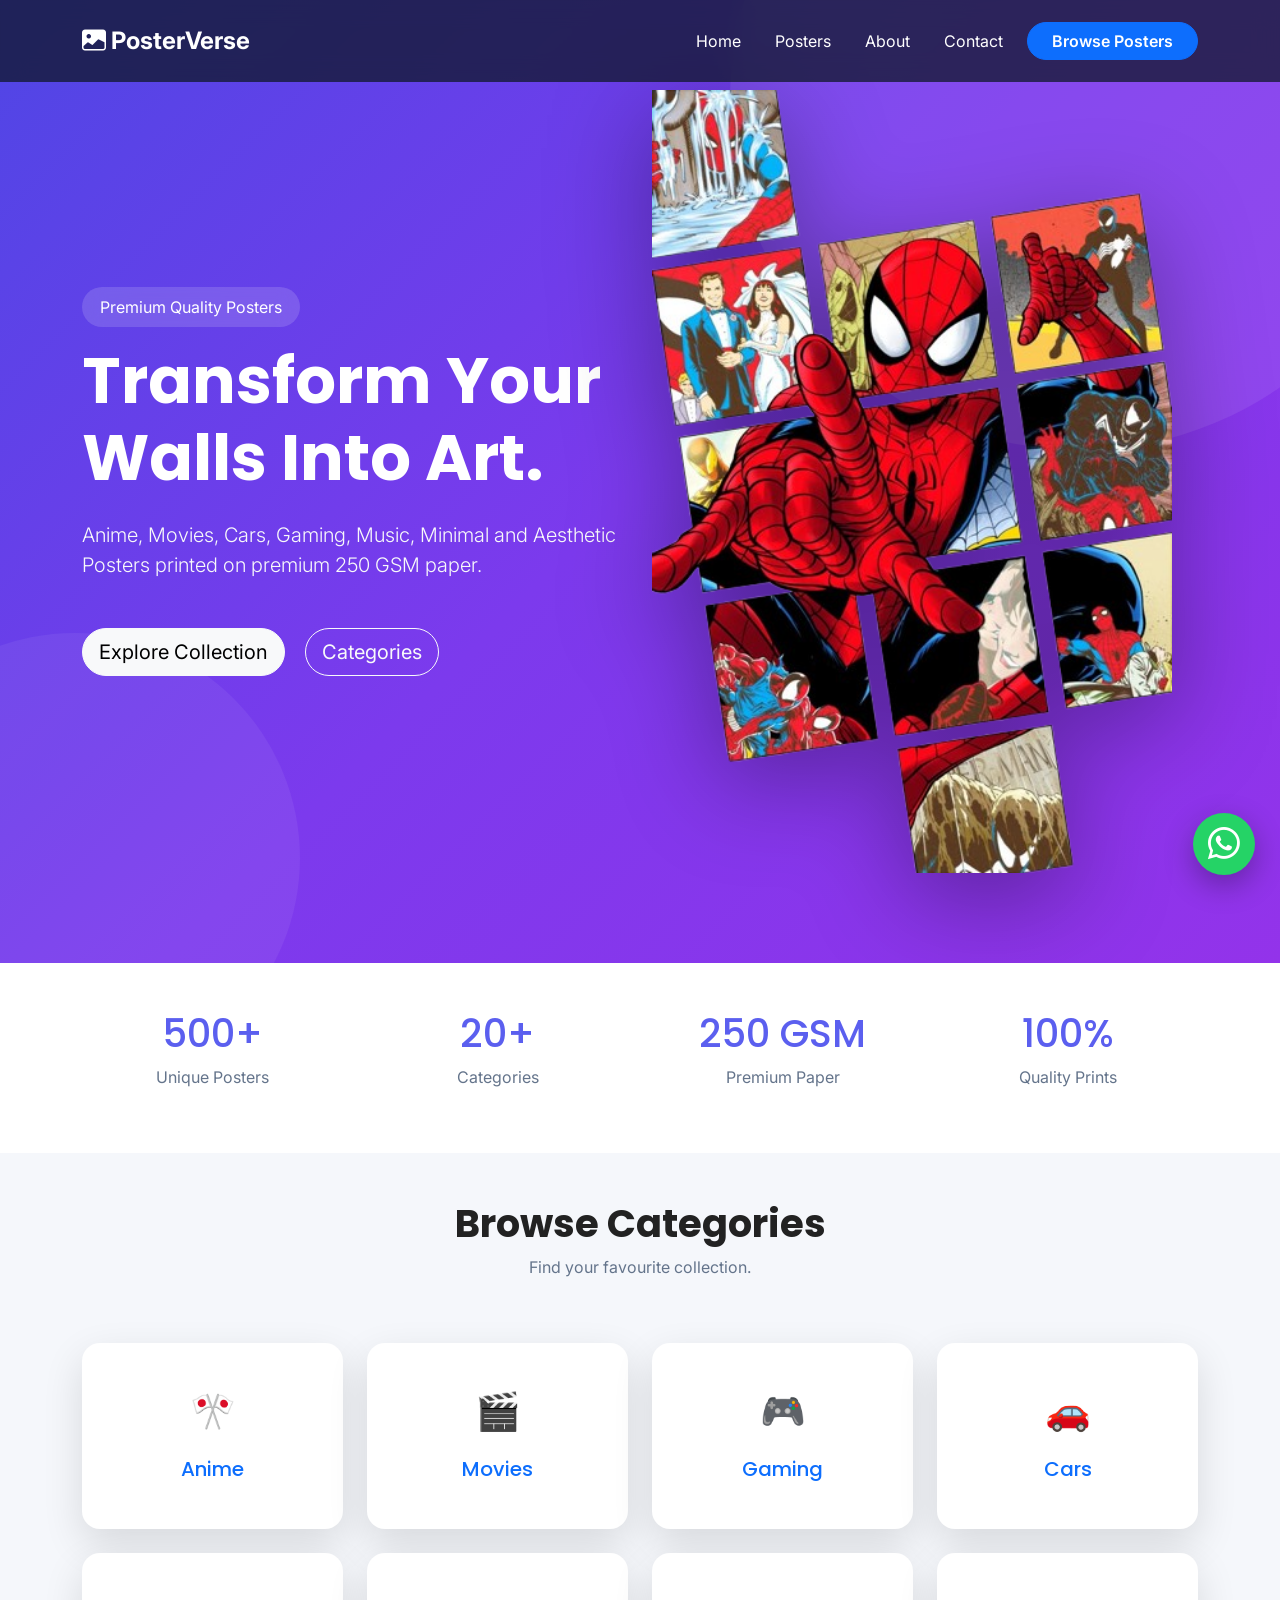
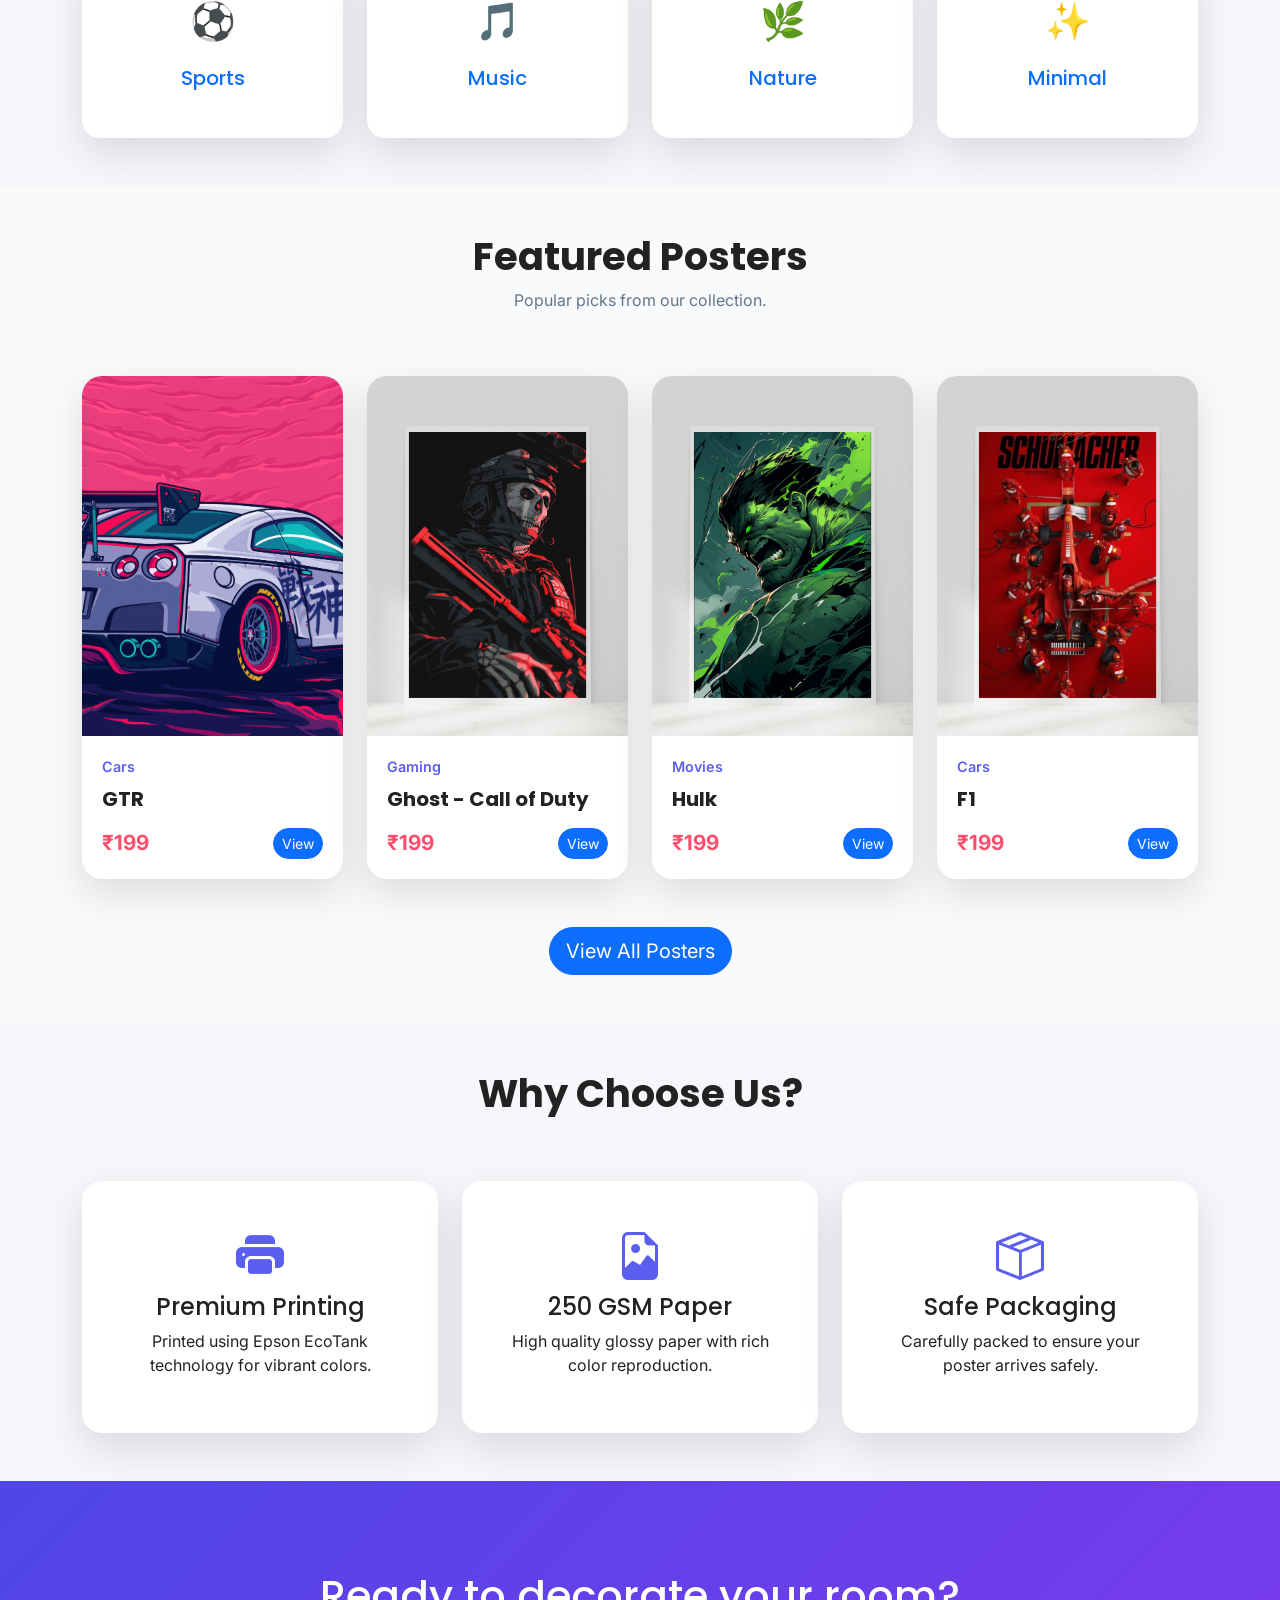
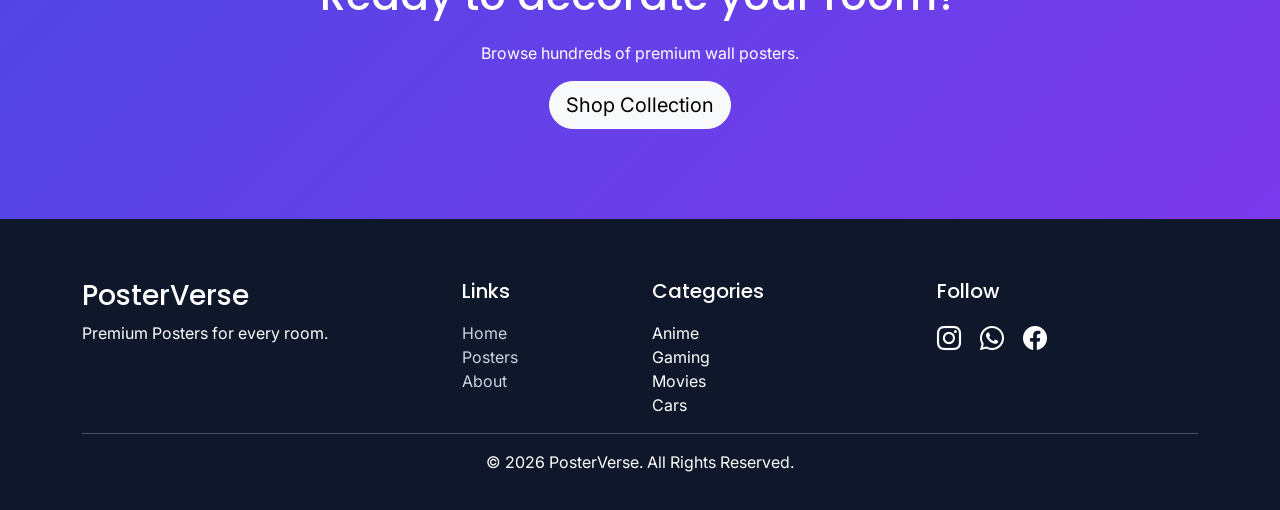
==== index.html @ b2030ccf "Updated whatsapp functionality" ====
<!DOCTYPE html>
<html lang="en">

<head>
    <meta charset="UTF-8">
    <meta name="viewport" content="width=device-width, initial-scale=1.0">

    <title>PosterVerse | Premium Posters</title>

    <!-- Bootstrap CSS -->
    <link href="https://cdn.jsdelivr.net/npm/bootstrap@5.3.7/dist/css/bootstrap.min.css" rel="stylesheet">

    <!-- Bootstrap Icons -->
    <link rel="stylesheet"
        href="https://cdn.jsdelivr.net/npm/bootstrap-icons@1.13.1/font/bootstrap-icons.min.css">

    <!-- Google Fonts -->
    <link
        href="https://fonts.googleapis.com/css2?family=Inter:wght@300;400;500;600;700&family=Poppins:wght@500;600;700;800&display=swap"
        rel="stylesheet">

    <!-- Custom CSS -->
    <link rel="stylesheet" href="assets/css/style.css">
</head>

<body>

    <!-- ================= NAVBAR ================= -->

    <nav class="navbar navbar-expand-lg fixed-top custom-navbar">

        <div class="container">

            <a class="navbar-brand fw-bold" href="index.html">
                <i class="bi bi-image-fill"></i> PosterVerse
            </a>

            <button class="navbar-toggler bg-light" data-bs-toggle="collapse" data-bs-target="#navMenu">
                <span class="navbar-toggler-icon"></span>
            </button>

            <div class="collapse navbar-collapse" id="navMenu">

                <ul class="navbar-nav ms-auto align-items-lg-center">

                    <li class="nav-item">
                        <a class="nav-link active" href="#">Home</a>
                    </li>

                    <li class="nav-item">
                        <a class="nav-link" href="posters.html">Posters</a>
                    </li>

                    <li class="nav-item">
                        <a class="nav-link" href="about.html">About</a>
                    </li>

                    <li class="nav-item">
                        <a class="nav-link" href="contact.html">Contact</a>
                    </li>

                    <li class="nav-item ms-lg-3">
                        <a href="posters.html" class="btn btn-primary rounded-pill px-4">
                            Browse Posters
                        </a>
                    </li>

                </ul>

            </div>

        </div>

    </nav>

    <!-- ================= HERO ================= -->

    <section class="hero">

        <div class="container">

            <div class="row align-items-center">

                <div class="col-lg-6">

                    <span class="hero-tag">
                        Premium Quality Posters
                    </span>

                    <h1 class="display-3 fw-bold mt-3">

                        Transform Your Walls Into Art.

                    </h1>

                    <p class="lead text-light mt-4">

                        Anime, Movies, Cars, Gaming, Music,
                        Minimal and Aesthetic Posters printed on
                        premium 250 GSM paper.

                    </p>

                    <div class="mt-5">

                        <a href="posters.html" class="btn btn-light btn-lg rounded-pill me-3">

                            Explore Collection

                        </a>

                        <a href="#categories" class="btn btn-outline-light btn-lg rounded-pill">

                            Categories

                        </a>

                    </div>

                </div>

                <div class="col-lg-6 text-center mt-5 mt-lg-0">

                    <img src="assets/images/hero/download.png"
                        class="img-fluid hero-image"
                        alt="Poster">

                </div>

            </div>

        </div>

    </section>

    <!-- ================= STATS ================= -->

    <section class="stats py-5">

        <div class="container">

            <div class="row text-center">

                <div class="col-md-3">

                    <h2>500+</h2>
                    <p>Unique Posters</p>

                </div>

                <div class="col-md-3">

                    <h2>20+</h2>
                    <p>Categories</p>

                </div>

                <div class="col-md-3">

                    <h2>250 GSM</h2>
                    <p>Premium Paper</p>

                </div>

                <div class="col-md-3">

                    <h2>100%</h2>
                    <p>Quality Prints</p>

                </div>

            </div>

        </div>

    </section>

    <!-- ================= CATEGORIES ================= -->

 <section class="py-5" id="categories">

    <div class="container">

        <div class="section-title">

            <h2>Browse Categories</h2>

            <p>Find your favourite collection.</p>

        </div>

        <div class="row g-4 mt-3">

            <div class="col-md-3 col-6">
                <a href="posters.html?category=Anime" class="text-decoration-none">
                    <div class="category-card">
                        🎌
                        <h5>Anime</h5>
                    </div>
                </a>
            </div>

            <div class="col-md-3 col-6">
                <a href="posters.html?category=Movies" class="text-decoration-none">
                    <div class="category-card">
                        🎬
                        <h5>Movies</h5>
                    </div>
                </a>
            </div>

            <div class="col-md-3 col-6">
                <a href="posters.html?category=Gaming" class="text-decoration-none">
                    <div class="category-card">
                        🎮
                        <h5>Gaming</h5>
                    </div>
                </a>
            </div>

            <div class="col-md-3 col-6">
                <a href="posters.html?category=Cars" class="text-decoration-none">
                    <div class="category-card">
                        🚗
                        <h5>Cars</h5>
                    </div>
                </a>
            </div>

            <div class="col-md-3 col-6">
                <a href="posters.html?category=Sports" class="text-decoration-none">
                    <div class="category-card">
                        ⚽
                        <h5>Sports</h5>
                    </div>
                </a>
            </div>

            <div class="col-md-3 col-6">
                <a href="posters.html?category=Music" class="text-decoration-none">
                    <div class="category-card">
                        🎵
                        <h5>Music</h5>
                    </div>
                </a>
            </div>

            <div class="col-md-3 col-6">
                <a href="posters.html?category=Nature" class="text-decoration-none">
                    <div class="category-card">
                        🌿
                        <h5>Nature</h5>
                    </div>
                </a>
            </div>

            <div class="col-md-3 col-6">
                <a href="posters.html?category=Minimal" class="text-decoration-none">
                    <div class="category-card">
                        ✨
                        <h5>Minimal</h5>
                    </div>
                </a>
            </div>

        </div>

    </div>

</section>
    <!-- ================= FEATURED POSTERS ================= -->

    <section class="featured py-5">

        <div class="container">

            <div class="section-title">

                <h2>Featured Posters</h2>

                <p>Popular picks from our collection.</p>

            </div>

            <div class="row g-4 mt-3" id="featuredPosters">

                <!-- Loaded from JavaScript -->

            </div>

            <div class="text-center mt-5">

                <a href="posters.html"
                    class="btn btn-primary btn-lg rounded-pill">

                    View All Posters

                </a>

            </div>

        </div>

    </section>

    <!-- ================= WHY US ================= -->

    <section class="why-us py-5">

        <div class="container">

            <div class="section-title">

                <h2>Why Choose Us?</h2>

            </div>

            <div class="row g-4 mt-4">

                <div class="col-lg-4">

                    <div class="feature-box">

                        <i class="bi bi-printer-fill"></i>

                        <h4>Premium Printing</h4>

                        <p>

                            Printed using Epson EcoTank
                            technology for vibrant colors.

                        </p>

                    </div>

                </div>

                <div class="col-lg-4">

                    <div class="feature-box">

                        <i class="bi bi-file-earmark-image"></i>

                        <h4>250 GSM Paper</h4>

                        <p>

                            High quality glossy paper
                            with rich color reproduction.

                        </p>

                    </div>

                </div>

                <div class="col-lg-4">

                    <div class="feature-box">

                        <i class="bi bi-box-seam"></i>

                        <h4>Safe Packaging</h4>

                        <p>

                            Carefully packed to ensure
                            your poster arrives safely.

                        </p>

                    </div>

                </div>

            </div>

        </div>

    </section>

    <!-- ================= CTA ================= -->

    <section class="cta">

        <div class="container text-center">

            <h2>

                Ready to decorate your room?

            </h2>

            <p>

                Browse hundreds of premium wall posters.

            </p>

            <a href="posters.html"
                class="btn btn-light btn-lg rounded-pill">

                Shop Collection

            </a>

        </div>

    </section>

    <!-- ================= FOOTER ================= -->

    <footer>

        <div class="container">

            <div class="row">

                <div class="col-lg-4">

                    <h3>PosterVerse</h3>

                    <p>

                        Premium Posters for every room.

                    </p>

                </div>

                <div class="col-lg-2">

                    <h5>Links</h5>

                    <a href="#">Home</a><br>
                    <a href="posters.html">Posters</a><br>
                    <a href="about.html">About</a>

                </div>

                <div class="col-lg-3">

                    <h5>Categories</h5>

                    Anime<br>
                    Gaming<br>
                    Movies<br>
                    Cars

                </div>

                <div class="col-lg-3">

                    <h5>Follow</h5>

                    <i class="bi bi-instagram social-icon"></i>
                    <i class="bi bi-whatsapp social-icon"></i>
                    <i class="bi bi-facebook social-icon"></i>

                </div>

            </div>

            <hr>

            <p class="text-center">

                © 2026 PosterVerse. All Rights Reserved.

            </p>

        </div>

    </footer>

    <!-- Floating WhatsApp -->

<a
    href="https://wa.me/919902621043"
    target="_blank"
    class="whatsapp-btn">

    <i class="bi bi-whatsapp"></i>

</a>

    <!-- Scroll to Top -->

    <button id="scrollTop">

        <i class="bi bi-arrow-up"></i>

    </button>

    <!-- Bootstrap JS -->

    <script src="https://cdn.jsdelivr.net/npm/bootstrap@5.3.7/dist/js/bootstrap.bundle.min.js"></script>

    <!-- Main JS -->

    <script src="assets/js/main.js"></script>

</body>

</html>
---- assets/css/style.css ----
/* ===============================
   GOOGLE FONT
==================================*/
@import url('https://fonts.googleapis.com/css2?family=Inter:wght@300;400;500;600;700&family=Poppins:wght@500;600;700;800&display=swap');

/* ===============================
   ROOT VARIABLES
==================================*/

:root{

    --primary:#5B5FEF;
    --secondary:#7C3AED;
    --accent:#FF4D6D;

    --dark:#0F172A;
    --dark2:#1E293B;

    --light:#F8FAFC;
    --gray:#64748B;

    --white:#FFFFFF;

    --shadow:0 15px 40px rgba(0,0,0,.12);

    --transition:.35s ease;

    --radius:18px;

}

/* ===============================
   GLOBAL
==================================*/

*{
    margin:0;
    padding:0;
    box-sizing:border-box;
}

html{
    scroll-behavior:smooth;
}

body{

    font-family:'Inter',sans-serif;
    background:#F5F7FB;
    color:#222;
    overflow-x:hidden;

}

section{

    padding:90px 0;

}

h1,h2,h3,h4,h5{

    font-family:'Poppins',sans-serif;

}

a{

    text-decoration:none;

}

img{

    width:100%;
    display:block;

}

.section-title{

    text-align:center;
    margin-bottom:40px;

}

.section-title h2{

    font-weight:700;
    font-size:2.4rem;

}

.section-title p{

    color:var(--gray);

}

/* ===============================
   NAVBAR
==================================*/

.custom-navbar{

    background:rgba(15,23,42,.75);
    backdrop-filter:blur(12px);

    transition:.4s;

    padding:18px 0;

}

.navbar-brand{

    color:white !important;
    font-size:1.5rem;

}

.nav-link{

    color:white !important;
    margin-left:18px;
    transition:var(--transition);

}

.nav-link:hover{

    color:#FFD43B !important;

}

.navbar .btn{

    font-weight:600;

}

/* ===============================
   HERO
==================================*/

.hero{

    min-height:100vh;

    display:flex;
    align-items:center;

    background:
    linear-gradient(135deg,#4F46E5,#7C3AED,#9333EA);

    color:white;

    position:relative;

    overflow:hidden;

}

.hero::before{

    content:"";

    position:absolute;

    width:700px;
    height:700px;

    border-radius:50%;

    background:rgba(255,255,255,.08);

    top:-250px;
    right:-150px;

}

.hero::after{

    content:"";

    position:absolute;

    width:450px;
    height:450px;

    background:rgba(255,255,255,.06);

    border-radius:50%;

    left:-150px;
    bottom:-120px;

}

.hero .container{

    position:relative;
    z-index:2;

}

.hero-tag{

    display:inline-block;

    padding:8px 18px;

    border-radius:50px;

    background:rgba(255,255,255,.15);

    backdrop-filter:blur(10px);

}

.hero h1{

    line-height:1.2;

}

.hero p{

    max-width:540px;

}

.hero-image{

    max-width:520px;

    animation:float 5s ease-in-out infinite;

    filter:drop-shadow(0 25px 50px rgba(0,0,0,.35));

}

@keyframes float{

    0%{

        transform:translateY(0px);

    }

    50%{

        transform:translateY(-20px);

    }

    100%{

        transform:translateY(0px);

    }

}

/* ===============================
   BUTTONS
==================================*/

.btn{

    transition:.35s;

}

.btn:hover{

    transform:translateY(-4px);

    box-shadow:0 15px 30px rgba(0,0,0,.18);

}

/* ===============================
   STATS
==================================*/

.stats{

    background:white;

}

.stats h2{

    color:var(--primary);
    font-size:2.4rem;

}

.stats p{

    color:var(--gray);

}

/* ===============================
   CATEGORY CARD
==================================*/

.category-card{

    background:white;

    border-radius:var(--radius);

    text-align:center;

    padding:40px 20px;

    box-shadow:var(--shadow);

    cursor:pointer;

    transition:var(--transition);

    font-size:2.3rem;

}

.category-card h5{

    margin-top:18px;

}

.category-card:hover{

    transform:translateY(-12px);

    background:var(--primary);

    color:white;

}

/* ===============================
   FEATURED
==================================*/

.featured{

    background:#F8FAFC;

}

/* ===============================
   POSTER CARD
==================================*/

.poster-card{

    border:none;

    border-radius:20px;

    overflow:hidden;

    background:white;

    box-shadow:var(--shadow);

    transition:var(--transition);

}

.poster-card:hover{

    transform:translateY(-12px);

}

.poster-card img{

    height:360px;

    object-fit:cover;

    transition:.45s;

}

.poster-card:hover img{

    transform:scale(1.08);

}

.poster-body{

    padding:20px;

}

.poster-category{

    color:var(--primary);

    font-size:.9rem;

    font-weight:600;

}

.poster-title{

    font-weight:700;

    margin-top:10px;

}

.poster-price{

    font-size:1.3rem;

    color:var(--accent);

    font-weight:700;

}

/* ===============================
   WHY US
==================================*/

.feature-box{

    background:white;

    border-radius:20px;

    padding:40px;

    text-align:center;

    transition:.35s;

    box-shadow:var(--shadow);

}

.feature-box i{

    font-size:3rem;

    color:var(--primary);

    margin-bottom:20px;

}

.feature-box:hover{

    transform:translateY(-10px);

}

/* ===============================
   CTA
==================================*/

.cta{

    background:linear-gradient(135deg,#4F46E5,#7C3AED);

    color:white;

}

.cta h2{

    font-size:2.6rem;

    margin-bottom:20px;

}

/* ===============================
   FOOTER
==================================*/

footer{

    background:#0F172A;

    color:white;

    padding:60px 0 20px;

}

footer h5{

    margin-bottom:18px;

}

footer a{

    color:#CBD5E1;

    transition:.3s;

}

footer a:hover{

    color:white;

    padding-left:8px;

}

.social-icon{

    font-size:1.5rem;

    margin-right:15px;

    cursor:pointer;

    transition:.3s;

}

.social-icon:hover{

    color:#FFD43B;

}

/* ===============================
   WHATSAPP
==================================*/

.whatsapp-btn{

    position:fixed;

    right:25px;

    bottom:25px;

    width:62px;

    height:62px;

    border-radius:50%;

    background:#25D366;

    color:white;

    display:flex;

    justify-content:center;

    align-items:center;

    font-size:2rem;

    z-index:999;

    box-shadow:0 10px 30px rgba(0,0,0,.3);

    transition:.3s;

}

.whatsapp-btn:hover{

    transform:scale(1.12);

    color:white;

}

/* ===============================
   SCROLL TOP
==================================*/

#scrollTop{

    position:fixed;

    bottom:100px;

    right:28px;

    width:52px;

    height:52px;

    border:none;

    border-radius:50%;

    background:var(--primary);

    color:white;

    display:none;

    z-index:999;

    box-shadow:var(--shadow);

    transition:.3s;

}

#scrollTop:hover{

    transform:translateY(-5px);

}

/* ===============================
   ANIMATIONS
==================================*/

.category-card,
.poster-card,
.feature-box{

    animation:fadeUp .8s ease;

}

@keyframes fadeUp{

    from{

        opacity:0;

        transform:translateY(40px);

    }

    to{

        opacity:1;

        transform:translateY(0);

    }

}

/* ===============================
   RESPONSIVE
==================================*/

@media(max-width:992px){

.hero{

text-align:center;

padding-top:120px;

}

.hero p{

margin:auto;

}

.hero-image{

margin-top:60px;

max-width:380px;

}

}

@media(max-width:768px){

.hero h1{

font-size:2.7rem;

}

.section-title h2{

font-size:2rem;

}

.poster-card img{

height:300px;

}

.stats .col-md-3{

margin-bottom:25px;

}

}

@media(max-width:576px){

.hero{

padding-top:120px;

}

.hero h1{

font-size:2.2rem;

}

.hero-image{

max-width:300px;

}

.category-card{

padding:25px;

font-size:1.8rem;

}

.feature-box{

padding:30px;

}

.cta h2{

font-size:2rem;

}

}









/* ===============================
   BUTTON RIPPLE EFFECT
==================================*/

.btn{
    position:relative;
    overflow:hidden;
}

.ripple{

    position:absolute;

    border-radius:50%;

    transform:scale(0);

    animation:ripple .6s linear;

    background:rgba(255,255,255,.5);

}

@keyframes ripple{

    to{

        transform:scale(4);

        opacity:0;

    }

}








/* Small Hero */

.hero-small{

    min-height:45vh;

    padding-top:120px;

}

/* Category Buttons */

.category-btn{

    border-radius:50px;

    padding:10px 20px;

    font-weight:600;

}

/* Search */

.input-group{

    box-shadow:var(--shadow);

    border-radius:15px;

    overflow:hidden;

}

.input-group-text{

    background:white;

    border:none;

}

.form-control{

    border:none;

    padding:14px;

}

.form-select{

    border-radius:15px;

    box-shadow:var(--shadow);

    padding:14px;

}






/* Badge */

.badge{

    font-size:.75rem;

    border-radius:50px;

    padding:8px 12px;

}

/* Hide Load More */

.d-none{

    display:none!important;

}
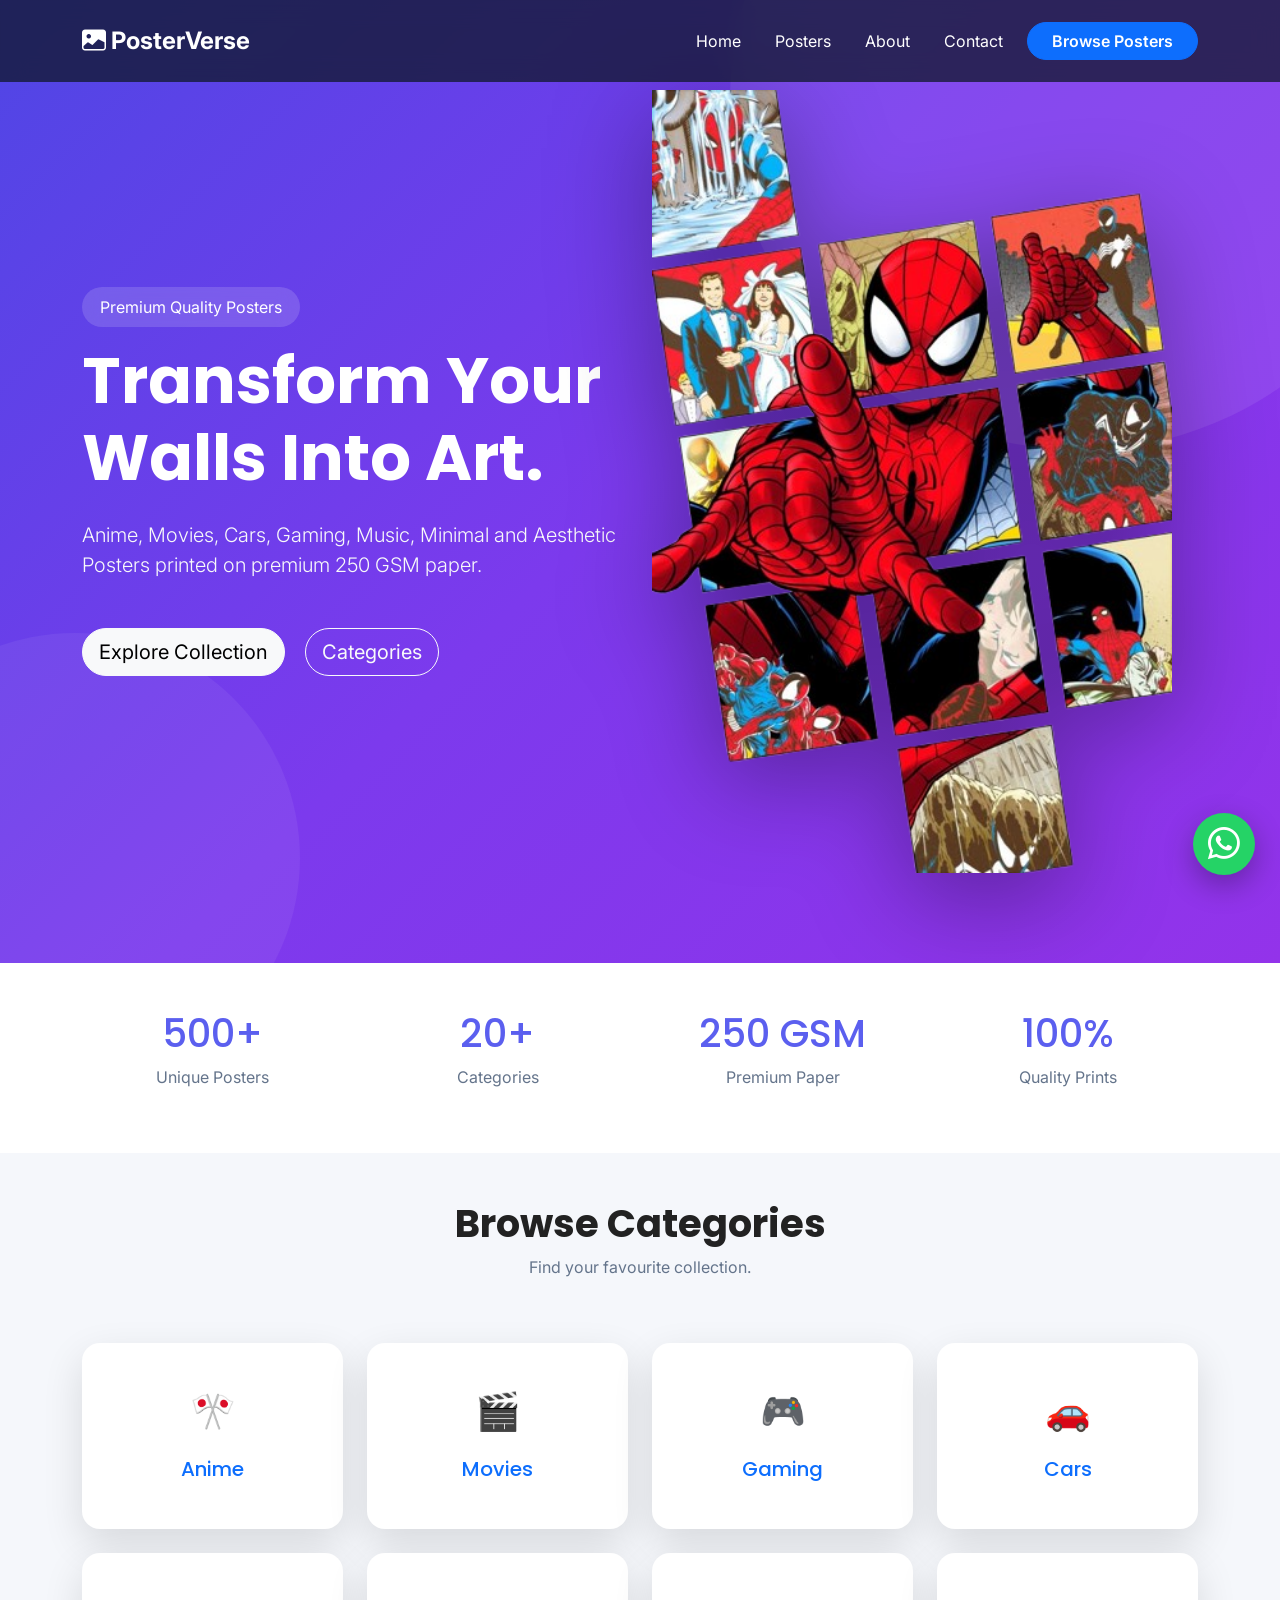
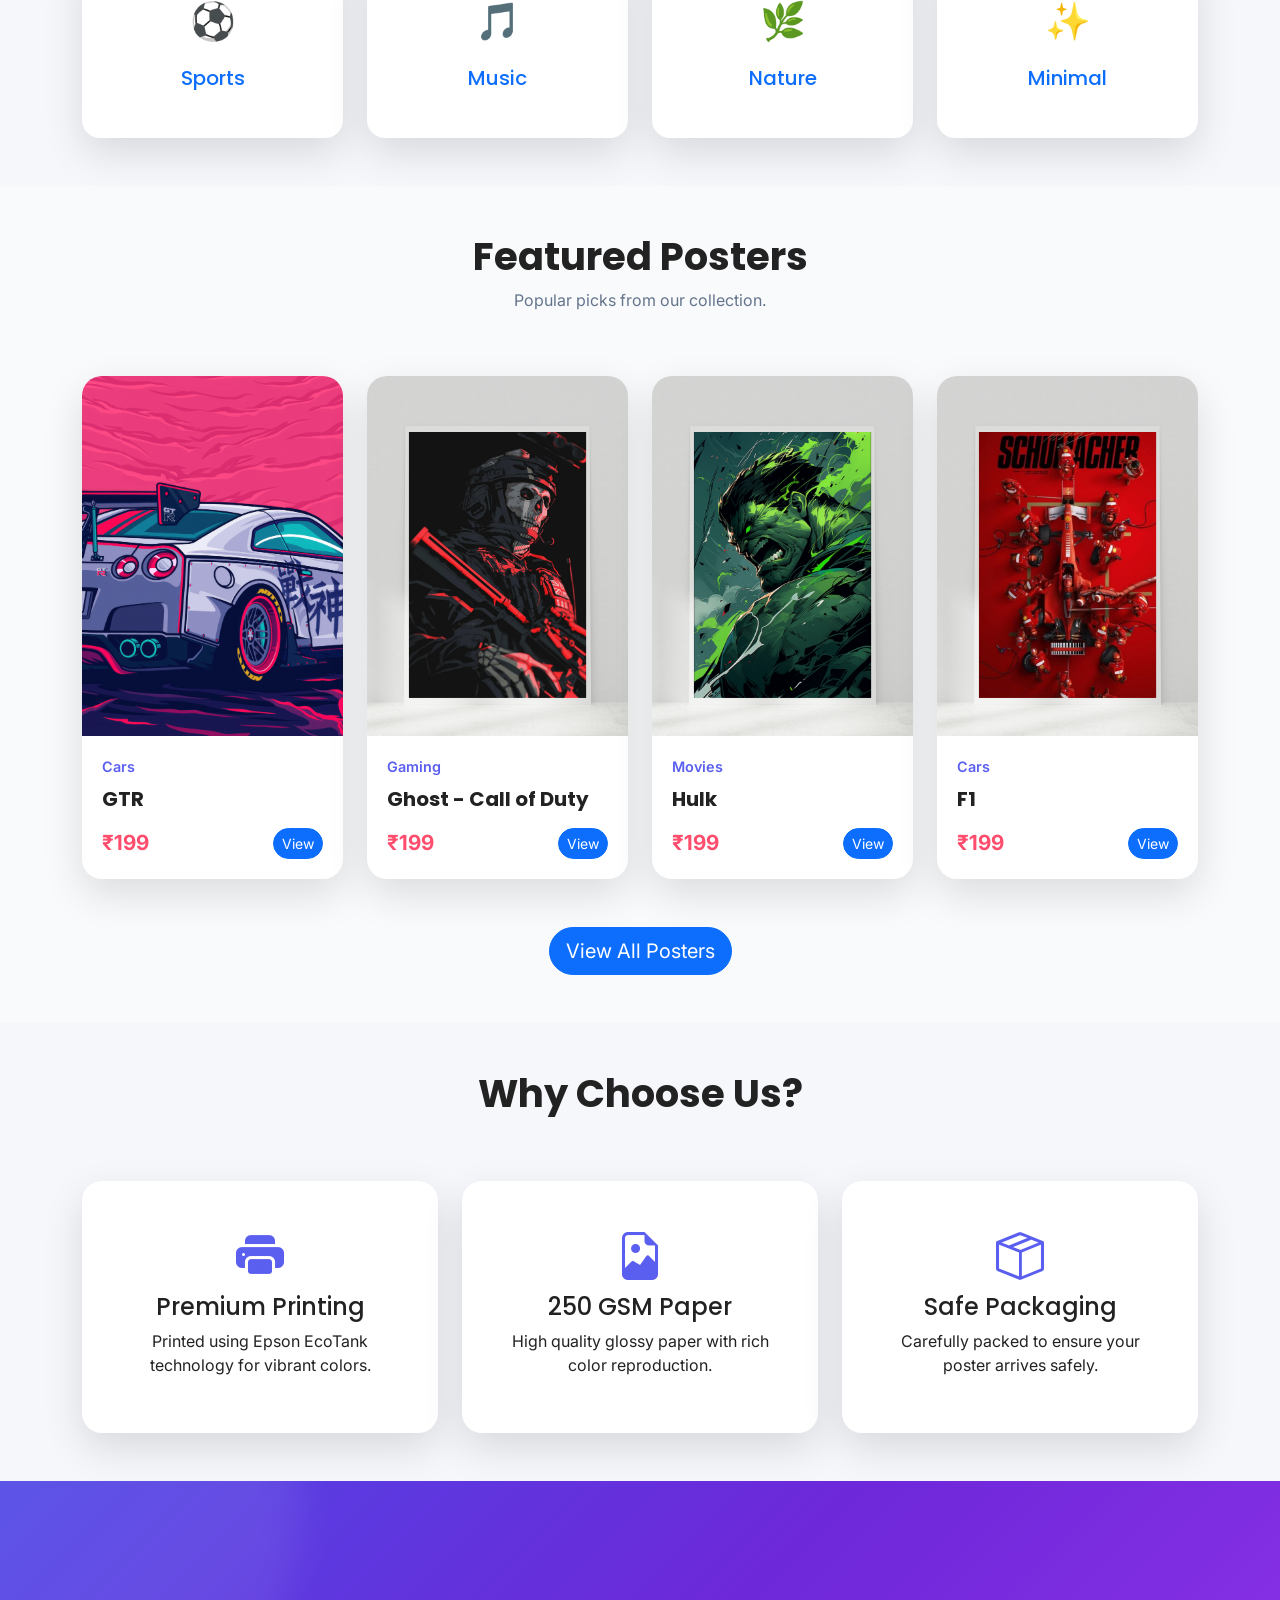
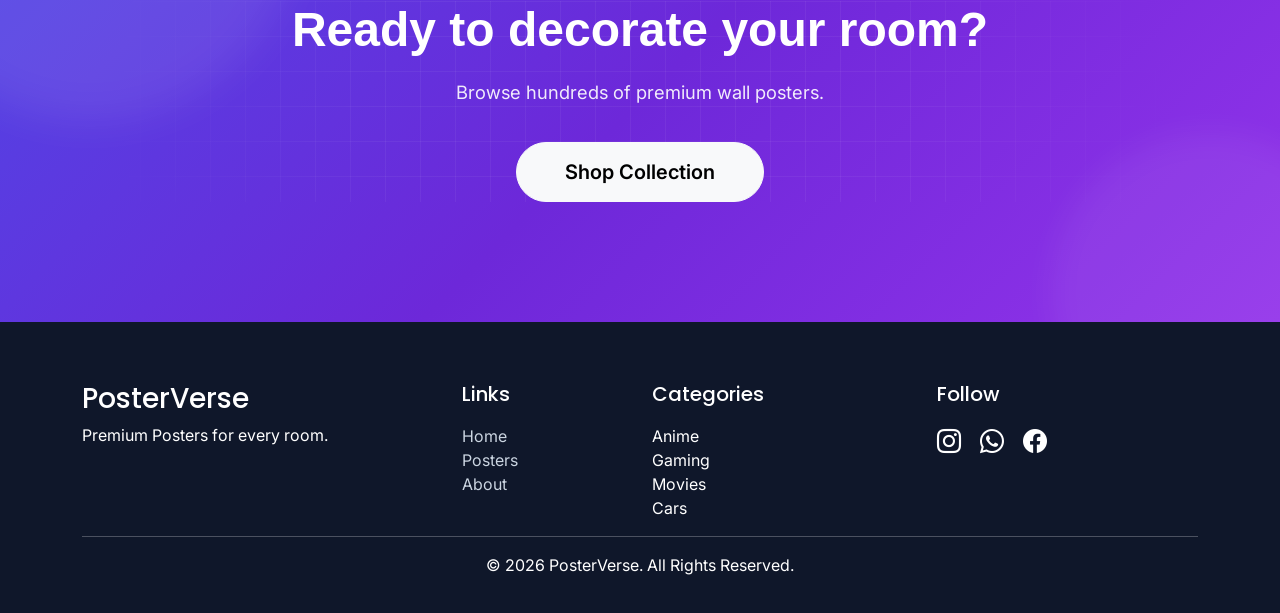
==== commit bb4eda4a: "Updated UI" ====
--- a/index.html
+++ b/index.html
@@ -382,32 +382,32 @@
 
     <!-- ================= CTA ================= -->
 
-    <section class="cta">
-
-        <div class="container text-center">
-
-            <h2>
-
-                Ready to decorate your room?
-
-            </h2>
-
-            <p>
-
-                Browse hundreds of premium wall posters.
-
-            </p>
-
-            <a href="posters.html"
-                class="btn btn-light btn-lg rounded-pill">
-
-                Shop Collection
-
-            </a>
-
-        </div>
-
-    </section>
+<section class="cta">
+
+    <div class="container text-center">
+
+        <h2 class="cta-title">
+
+            Ready to decorate your room?
+
+        </h2>
+
+        <p class="cta-text">
+
+            Browse hundreds of premium wall posters.
+
+        </p>
+
+        <a href="posters.html"
+            class="btn btn-light btn-lg rounded-pill px-5">
+
+            Shop Collection
+
+        </a>
+
+    </div>
+
+</section>
 
     <!-- ================= FOOTER ================= -->
 
--- a/assets/css/style.css
+++ b/assets/css/style.css
@@ -465,23 +465,151 @@
 
 }
 
-/* ===============================
-   CTA
-==================================*/
-
-.cta{
-
-    background:linear-gradient(135deg,#4F46E5,#7C3AED);
-
-    color:white;
-
-}
-
-.cta h2{
-
-    font-size:2.6rem;
-
-    margin-bottom:20px;
+/* ==========================================
+   CTA SECTION
+========================================== */
+
+.cta {
+
+    position: relative;
+
+    overflow: hidden;
+
+    padding: 120px 0;
+
+    background: linear-gradient(
+        135deg,
+        #4F46E5 0%,
+        #6D28D9 50%,
+        #9333EA 100%
+    );
+
+    color: #fff;
+
+}
+
+/* Glass Glow */
+
+.cta::before {
+
+    content: "";
+
+    position: absolute;
+
+    width: 420px;
+    height: 420px;
+
+    border-radius: 50%;
+
+    background: rgba(255,255,255,.08);
+
+    top: -180px;
+    left: -120px;
+
+    filter: blur(20px);
+
+}
+
+/* Bottom Circle */
+
+.cta::after {
+
+    content: "";
+
+    position: absolute;
+
+    width: 320px;
+    height: 320px;
+
+    border-radius: 50%;
+
+    background: rgba(255,255,255,.06);
+
+    bottom: -130px;
+    right: -90px;
+
+    filter: blur(15px);
+
+}
+
+/* Grid Pattern */
+
+.cta .container::before {
+
+    content: "";
+
+    position: absolute;
+
+    inset: 0;
+
+    background-image:
+
+        linear-gradient(
+            rgba(255,255,255,.05) 1px,
+            transparent 1px
+        ),
+
+        linear-gradient(
+            90deg,
+            rgba(255,255,255,.05) 1px,
+            transparent 1px
+        );
+
+    background-size: 35px 35px;
+
+    mask-image: radial-gradient(circle, black 45%, transparent 95%);
+
+    pointer-events: none;
+
+}
+
+/* Keep content above background */
+
+.cta .container {
+
+    position: relative;
+
+    z-index: 2;
+
+}
+
+.cta-title {
+
+    font-size: 3rem;
+
+    font-weight: 800;
+
+    margin-bottom: 20px;
+
+}
+
+.cta-text {
+
+    max-width: 650px;
+
+    margin: auto auto 35px;
+
+    font-size: 1.15rem;
+
+    opacity: .9;
+
+}
+
+.cta .btn {
+
+    padding: 14px 40px;
+
+    font-weight: 600;
+
+    transition: .3s;
+
+}
+
+.cta .btn:hover {
+
+    transform: translateY(-4px);
+
+    box-shadow: 0 15px 40px rgba(0,0,0,.25);
 
 }
 
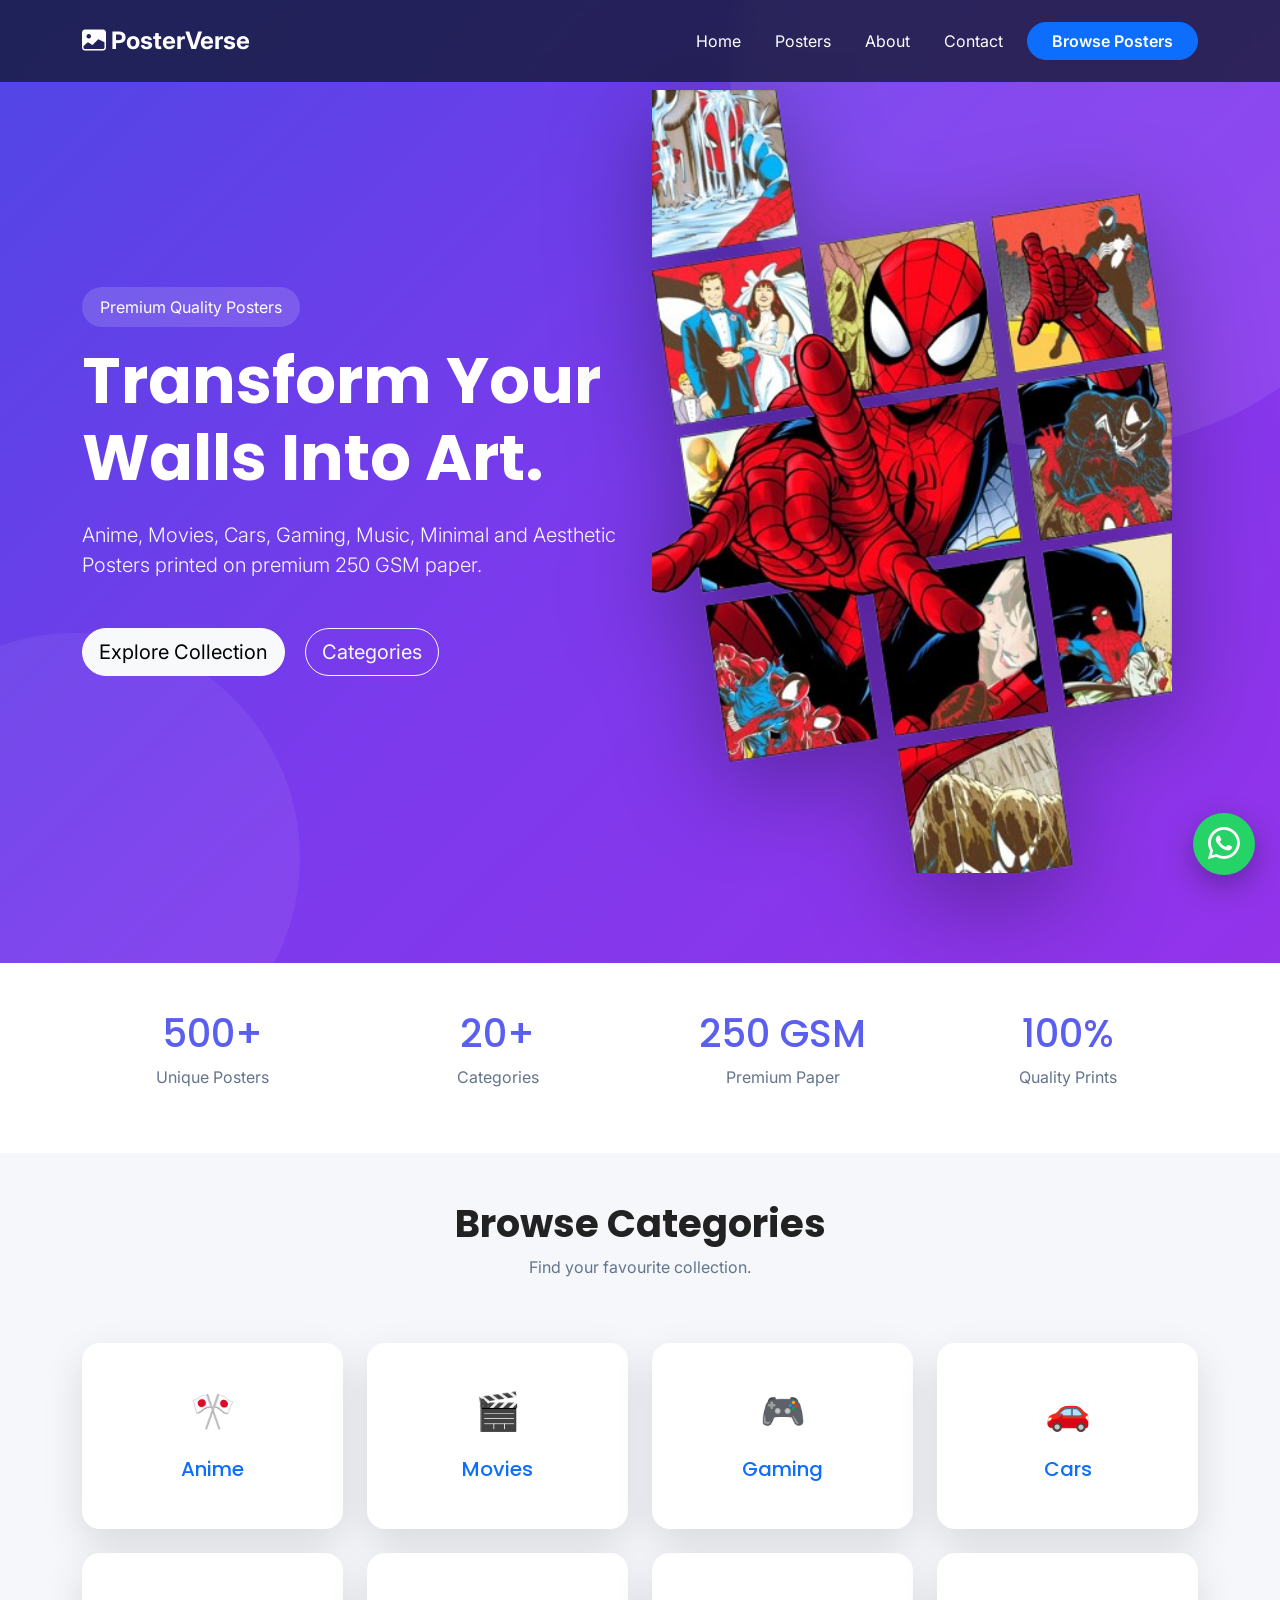
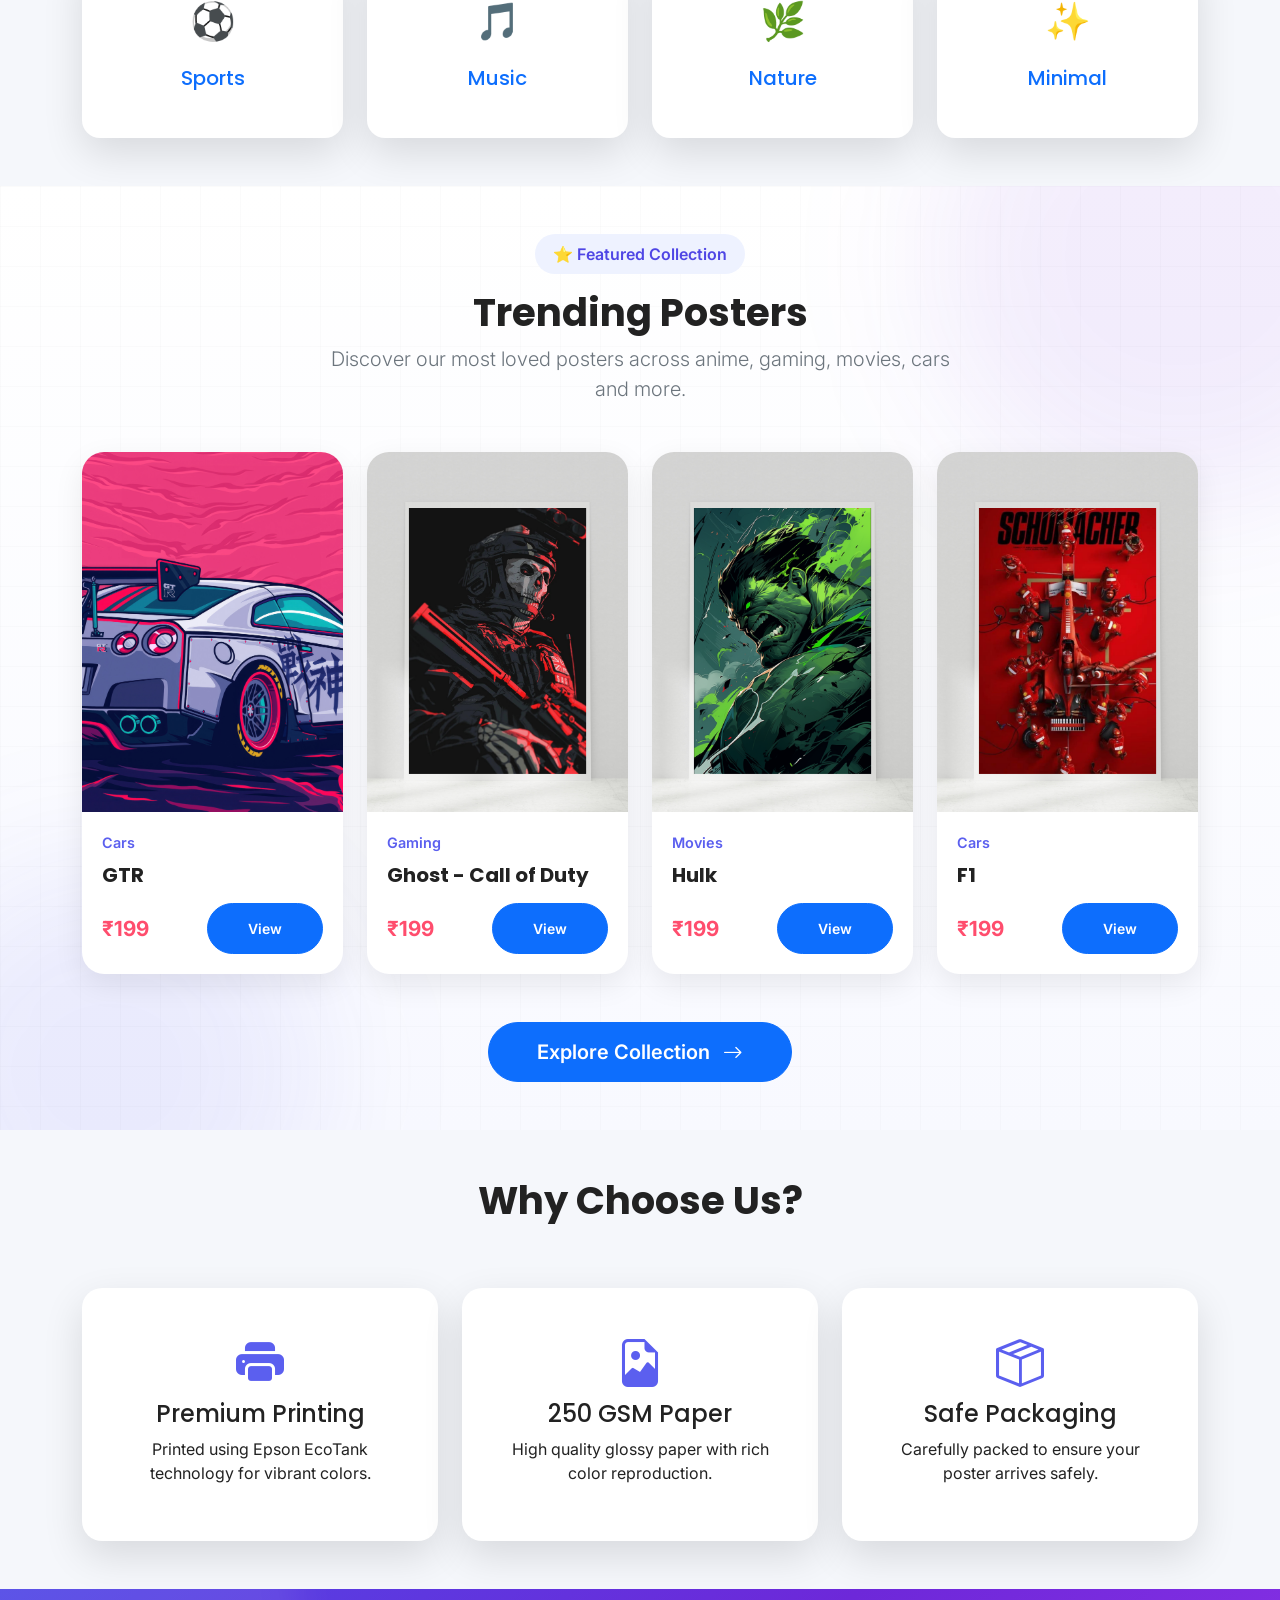
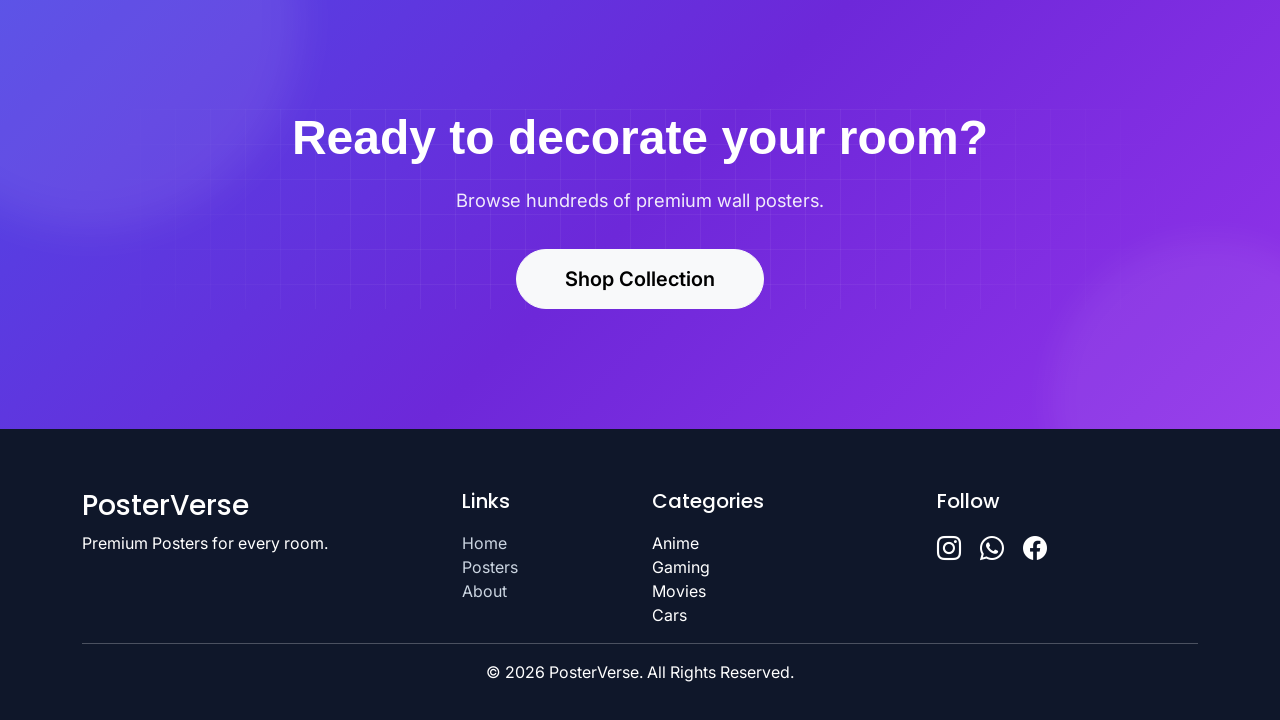
==== commit 0d337271: "updated featured collection" ====
--- a/index.html
+++ b/index.html
@@ -270,38 +270,56 @@
 </section>
     <!-- ================= FEATURED POSTERS ================= -->
 
-    <section class="featured py-5">
-
-        <div class="container">
-
-            <div class="section-title">
-
-                <h2>Featured Posters</h2>
-
-                <p>Popular picks from our collection.</p>
-
-            </div>
-
-            <div class="row g-4 mt-3" id="featuredPosters">
-
-                <!-- Loaded from JavaScript -->
-
-            </div>
-
-            <div class="text-center mt-5">
-
-                <a href="posters.html"
-                    class="btn btn-primary btn-lg rounded-pill">
-
-                    View All Posters
-
-                </a>
-
-            </div>
-
-        </div>
-
-    </section>
+   <section class="featured-section py-5">
+
+    <div class="featured-bg"></div>
+
+    <div class="container position-relative">
+
+        <div class="section-title text-center mb-5">
+
+            <span class="featured-badge">
+
+                ⭐ Featured Collection
+
+            </span>
+
+            <h2 class="display-5 fw-bold mt-3">
+
+                Trending Posters
+
+            </h2>
+
+            <p class="lead">
+
+                Discover our most loved posters across anime, gaming, movies, cars and more.
+
+            </p>
+
+        </div>
+
+        <div class="row g-4" id="featuredPosters">
+
+            <!-- Loaded from JavaScript -->
+
+        </div>
+
+        <div class="text-center mt-5">
+
+            <a href="posters.html"
+                class="btn btn-primary btn-lg rounded-pill px-5">
+
+                Explore Collection
+
+                <i class="bi bi-arrow-right ms-2"></i>
+
+            </a>
+
+        </div>
+
+    </div>
+
+</section>
 
     <!-- ================= WHY US ================= -->
 
--- a/assets/css/style.css
+++ b/assets/css/style.css
@@ -343,13 +343,199 @@
 
 }
 
-/* ===============================
-   FEATURED
-==================================*/
-
-.featured{
-
-    background:#F8FAFC;
+/* ==========================================
+   Featured Section
+========================================== */
+
+.featured-section{
+
+    position:relative;
+
+    overflow:hidden;
+
+    padding:100px 0;
+
+    background:
+
+        linear-gradient(
+            180deg,
+            #ffffff 0%,
+            #f8f9ff 100%
+        );
+
+}
+
+/* Background Glow */
+
+.featured-bg{
+
+    position:absolute;
+
+    inset:0;
+
+    overflow:hidden;
+
+}
+
+.featured-bg::before{
+
+    content:"";
+
+    position:absolute;
+
+    width:500px;
+
+    height:500px;
+
+    border-radius:50%;
+
+    background:#6D28D915;
+
+    top:-180px;
+
+    right:-150px;
+
+    filter:blur(70px);
+
+}
+
+.featured-bg::after{
+
+    content:"";
+
+    position:absolute;
+
+    width:420px;
+
+    height:420px;
+
+    border-radius:50%;
+
+    background:#4F46E515;
+
+    bottom:-150px;
+
+    left:-100px;
+
+    filter:blur(70px);
+
+}
+
+/* Grid */
+
+.featured-section::before{
+
+    content:"";
+
+    position:absolute;
+
+    inset:0;
+
+    background-image:
+
+        linear-gradient(#00000008 1px,transparent 1px),
+
+        linear-gradient(90deg,#00000008 1px,transparent 1px);
+
+    background-size:40px 40px;
+
+    opacity:.5;
+
+}
+
+/* Title */
+
+.featured-badge{
+
+    display:inline-flex;
+
+    align-items:center;
+
+    gap:8px;
+
+    padding:8px 18px;
+
+    border-radius:100px;
+
+    background:#EEF2FF;
+
+    color:#4F46E5;
+
+    font-weight:600;
+
+}
+
+.featured-section h2{
+
+    font-weight:800;
+
+}
+
+.featured-section p{
+
+    max-width:650px;
+
+    margin:auto;
+
+    color:#6c757d;
+
+}
+
+/* Featured Cards */
+
+.featured-section .poster-card{
+
+    transition:.35s;
+
+    border:none;
+
+    overflow:hidden;
+
+    border-radius:22px;
+
+    box-shadow:
+
+        0 10px 30px rgba(0,0,0,.08);
+
+}
+
+.featured-section .poster-card:hover{
+
+    transform:translateY(-12px);
+
+    box-shadow:
+
+        0 25px 50px rgba(79,70,229,.18);
+
+}
+
+.featured-section .poster-card img{
+
+    transition:.45s;
+
+}
+
+.featured-section .poster-card:hover img{
+
+    transform:scale(1.06);
+
+}
+
+/* Button */
+
+.featured-section .btn{
+
+    padding:14px 40px;
+
+    font-weight:600;
+
+    transition:.3s;
+
+}
+
+.featured-section .btn:hover{
+
+    transform:translateY(-3px);
 
 }
 
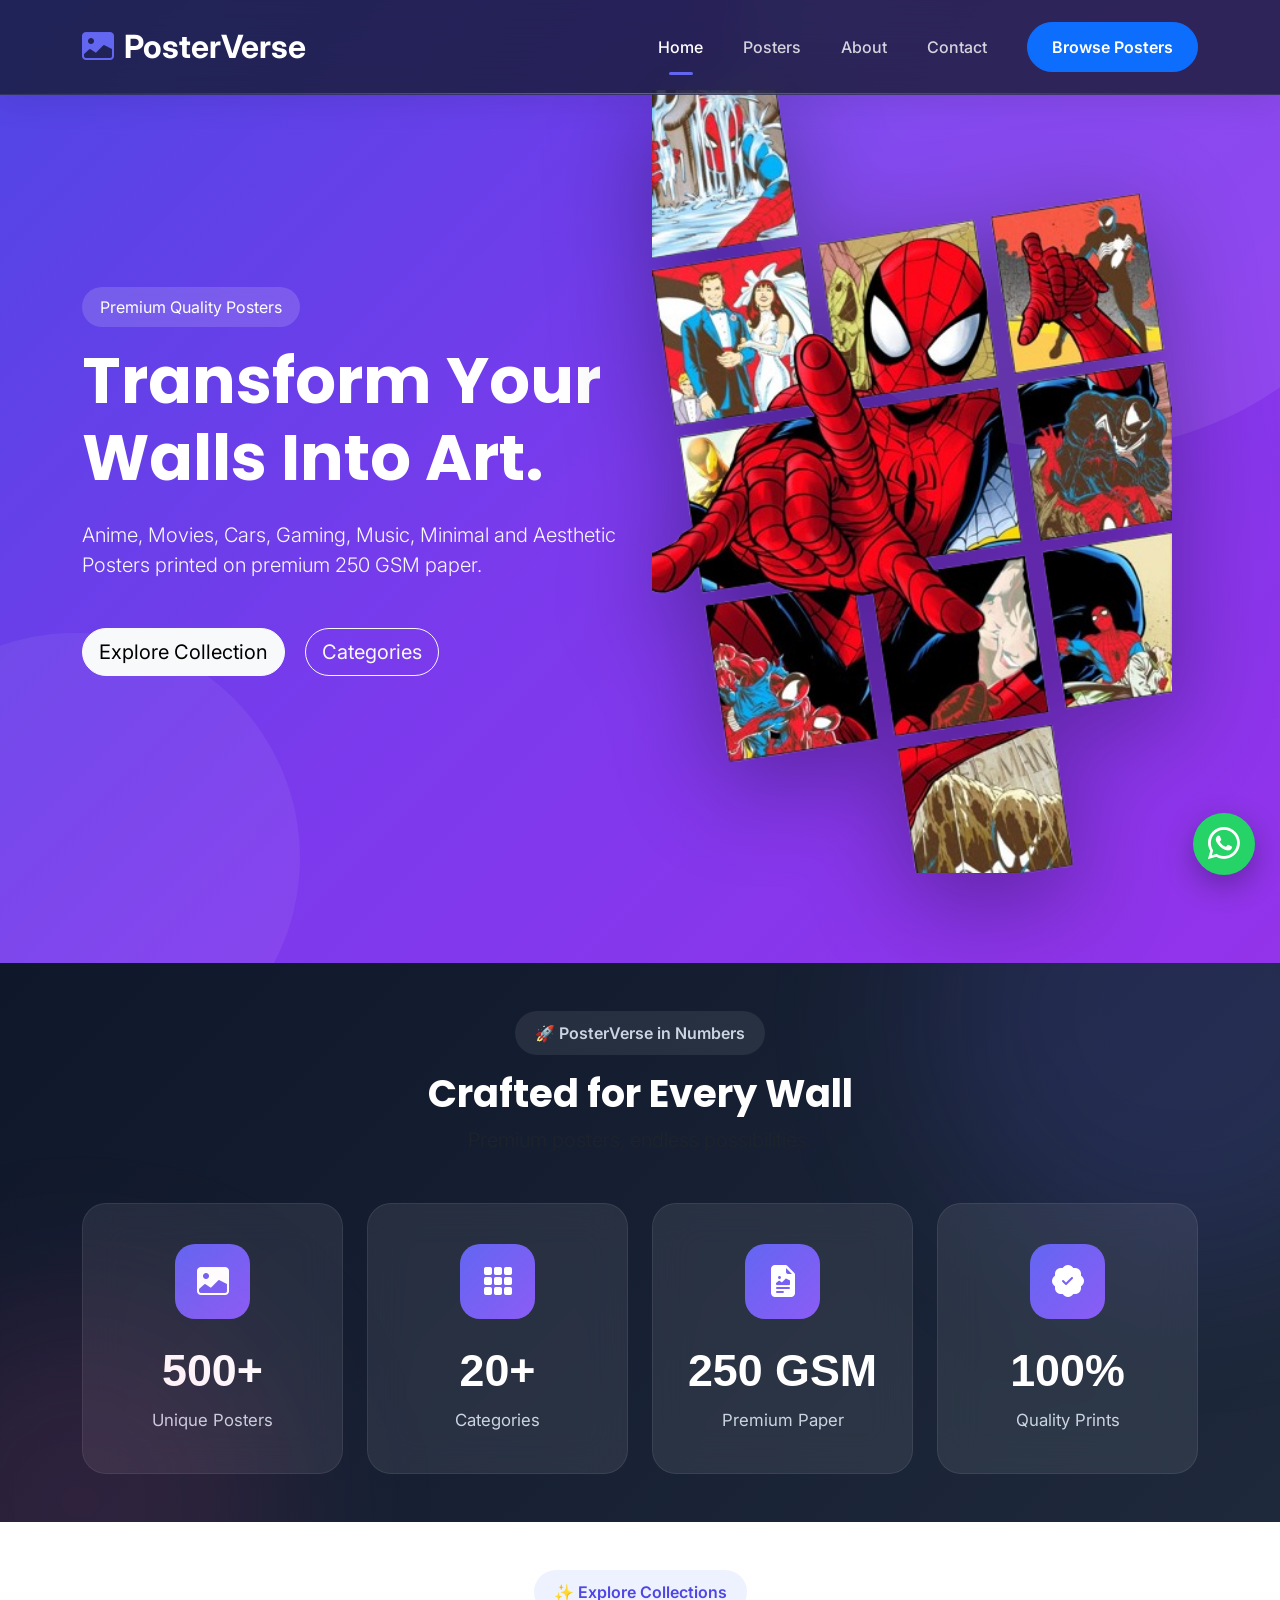
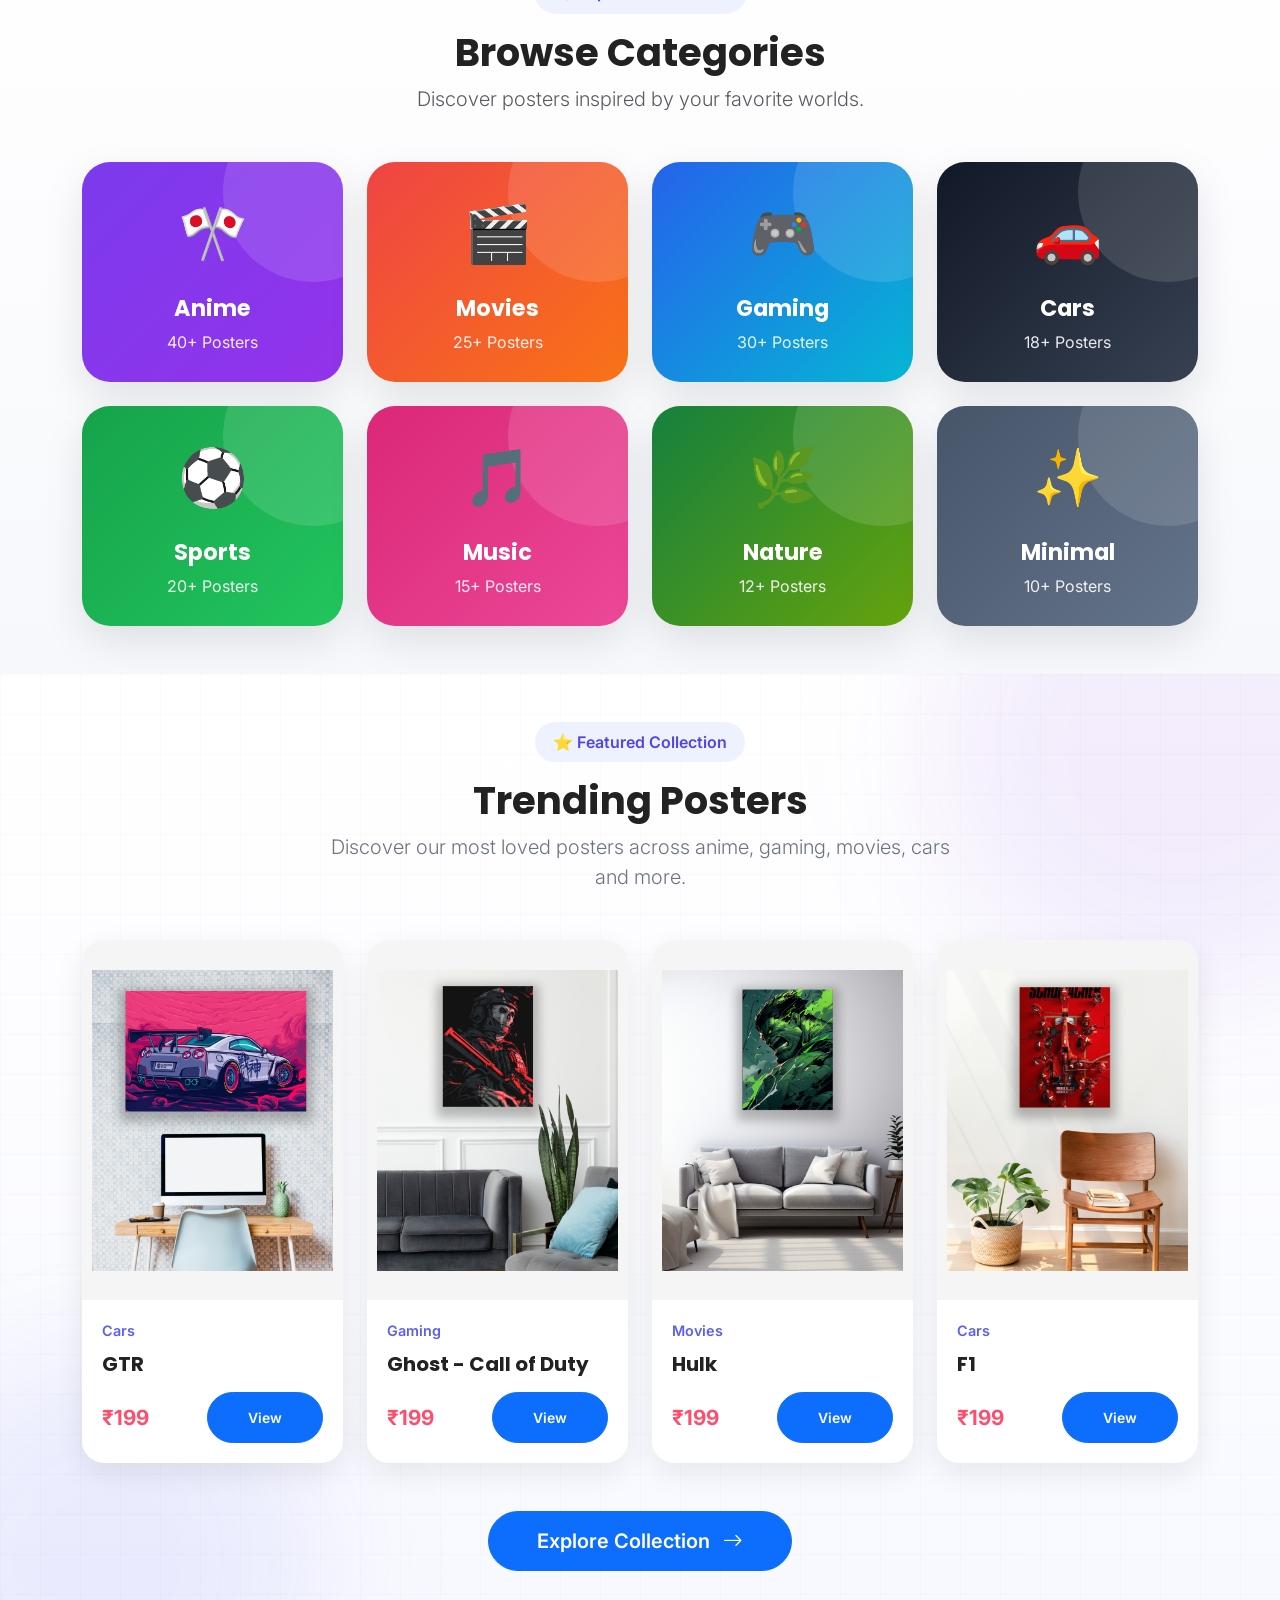
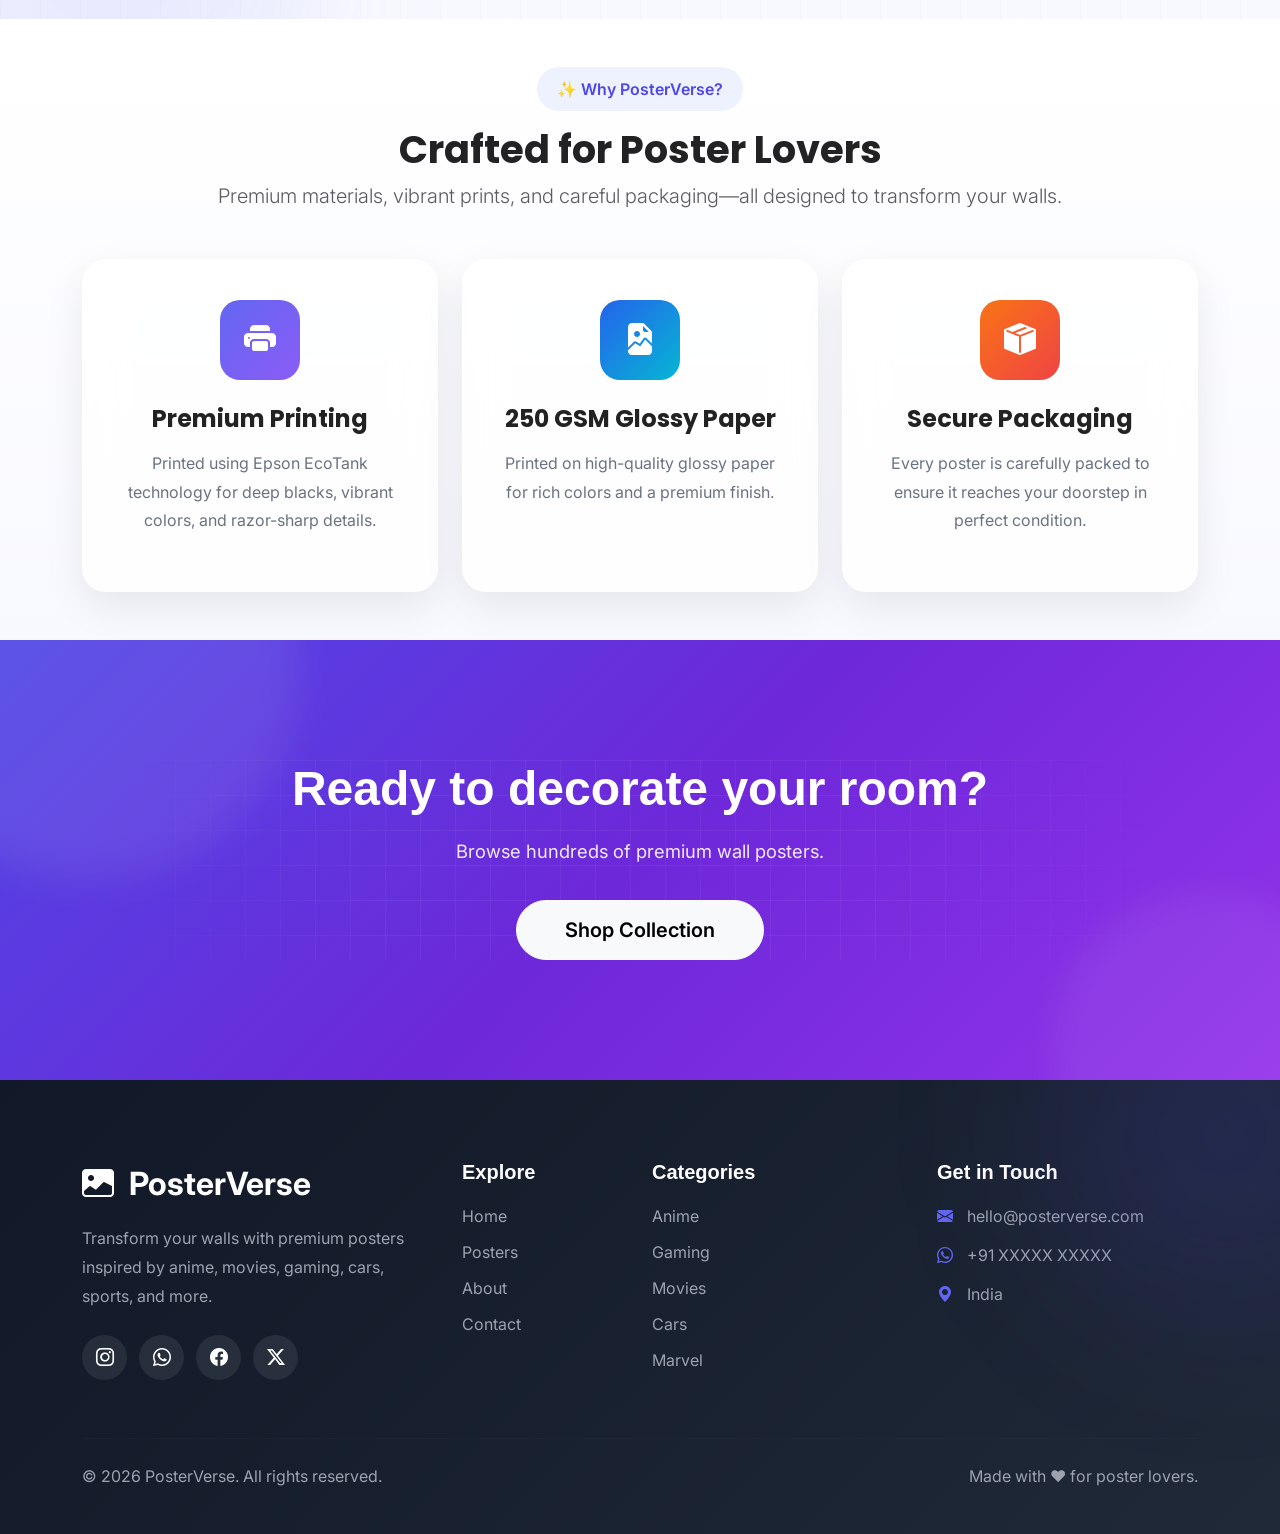
==== commit b8b57331: "Refactored UI" ====
--- a/index.html
+++ b/index.html
@@ -27,52 +27,90 @@
 
     <!-- ================= NAVBAR ================= -->
 
-    <nav class="navbar navbar-expand-lg fixed-top custom-navbar">
-
-        <div class="container">
-
-            <a class="navbar-brand fw-bold" href="index.html">
-                <i class="bi bi-image-fill"></i> PosterVerse
-            </a>
-
-            <button class="navbar-toggler bg-light" data-bs-toggle="collapse" data-bs-target="#navMenu">
-                <span class="navbar-toggler-icon"></span>
-            </button>
-
-            <div class="collapse navbar-collapse" id="navMenu">
-
-                <ul class="navbar-nav ms-auto align-items-lg-center">
-
-                    <li class="nav-item">
-                        <a class="nav-link active" href="#">Home</a>
-                    </li>
-
-                    <li class="nav-item">
-                        <a class="nav-link" href="posters.html">Posters</a>
-                    </li>
-
-                    <li class="nav-item">
-                        <a class="nav-link" href="about.html">About</a>
-                    </li>
-
-                    <li class="nav-item">
-                        <a class="nav-link" href="contact.html">Contact</a>
-                    </li>
-
-                    <li class="nav-item ms-lg-3">
-                        <a href="posters.html" class="btn btn-primary rounded-pill px-4">
-                            Browse Posters
-                        </a>
-                    </li>
-
-                </ul>
-
-            </div>
-
-        </div>
-
-    </nav>
-
+<nav class="navbar navbar-expand-lg fixed-top modern-navbar">
+
+    <div class="container">
+
+        <a class="navbar-brand" href="index.html">
+
+            <i class="bi bi-image-fill"></i>
+
+            <span>PosterVerse</span>
+
+        </a>
+
+        <button
+            class="navbar-toggler"
+            type="button"
+            data-bs-toggle="collapse"
+            data-bs-target="#navMenu">
+
+            <i class="bi bi-list"></i>
+
+        </button>
+
+        <div class="collapse navbar-collapse" id="navMenu">
+
+            <ul class="navbar-nav ms-auto align-items-lg-center gap-lg-2">
+
+                <li class="nav-item">
+
+                    <a class="nav-link active" href="index.html">
+
+                        Home
+
+                    </a>
+
+                </li>
+
+                <li class="nav-item">
+
+                    <a class="nav-link" href="posters.html">
+
+                        Posters
+
+                    </a>
+
+                </li>
+
+                <li class="nav-item">
+
+                    <a class="nav-link" href="about.html">
+
+                        About
+
+                    </a>
+
+                </li>
+
+                <li class="nav-item">
+
+                    <a class="nav-link" href="contact.html">
+
+                        Contact
+
+                    </a>
+
+                </li>
+
+                <li class="nav-item ms-lg-3">
+
+                    <a href="posters.html"
+                        class="btn btn-primary nav-btn rounded-pill px-4">
+
+                        Browse Posters
+
+                    </a>
+
+                </li>
+
+            </ul>
+
+        </div>
+
+    </div>
+
+</nav>
     <!-- ================= HERO ================= -->
 
     <section class="hero">
@@ -135,36 +173,108 @@
 
     <!-- ================= STATS ================= -->
 
-    <section class="stats py-5">
-
-        <div class="container">
-
-            <div class="row text-center">
-
-                <div class="col-md-3">
+   <section class="stats-section py-5">
+
+    <div class="container">
+
+        <div class="section-title text-center mb-5">
+
+            <span class="stats-badge">
+
+                🚀 PosterVerse in Numbers
+
+            </span>
+
+            <h2 class="display-5 fw-bold mt-3">
+
+                Crafted for Every Wall
+
+            </h2>
+
+            <p class="lead text-muted">
+
+                Premium posters, endless possibilities.
+
+            </p>
+
+        </div>
+
+        <div class="row g-4">
+
+            <!-- Card 1 -->
+
+            <div class="col-lg-3 col-md-6">
+
+                <div class="stat-card">
+
+                    <div class="stat-icon">
+
+                        <i class="bi bi-image-fill"></i>
+
+                    </div>
 
                     <h2>500+</h2>
+
                     <p>Unique Posters</p>
 
                 </div>
 
-                <div class="col-md-3">
+            </div>
+
+            <!-- Card 2 -->
+
+            <div class="col-lg-3 col-md-6">
+
+                <div class="stat-card">
+
+                    <div class="stat-icon">
+
+                        <i class="bi bi-grid-3x3-gap-fill"></i>
+
+                    </div>
 
                     <h2>20+</h2>
+
                     <p>Categories</p>
 
                 </div>
 
-                <div class="col-md-3">
+            </div>
+
+            <!-- Card 3 -->
+
+            <div class="col-lg-3 col-md-6">
+
+                <div class="stat-card">
+
+                    <div class="stat-icon">
+
+                        <i class="bi bi-file-earmark-richtext-fill"></i>
+
+                    </div>
 
                     <h2>250 GSM</h2>
+
                     <p>Premium Paper</p>
 
                 </div>
 
-                <div class="col-md-3">
+            </div>
+
+            <!-- Card 4 -->
+
+            <div class="col-lg-3 col-md-6">
+
+                <div class="stat-card">
+
+                    <div class="stat-icon">
+
+                        <i class="bi bi-patch-check-fill"></i>
+
+                    </div>
 
                     <h2>100%</h2>
+
                     <p>Quality Prints</p>
 
                 </div>
@@ -173,94 +283,302 @@
 
         </div>
 
-    </section>
+    </div>
+
+</section>
 
     <!-- ================= CATEGORIES ================= -->
 
- <section class="py-5" id="categories">
+<section class="categories-section py-5" id="categories">
 
     <div class="container">
 
-        <div class="section-title">
-
-            <h2>Browse Categories</h2>
-
-            <p>Find your favourite collection.</p>
-
-        </div>
-
-        <div class="row g-4 mt-3">
-
-            <div class="col-md-3 col-6">
-                <a href="posters.html?category=Anime" class="text-decoration-none">
-                    <div class="category-card">
-                        🎌
-                        <h5>Anime</h5>
-                    </div>
+        <div class="section-title text-center mb-5">
+
+            <span class="section-tag">
+
+                ✨ Explore Collections
+
+            </span>
+
+            <h2 class="display-5 fw-bold mt-3">
+
+                Browse Categories
+
+            </h2>
+
+            <p class="lead text-muted">
+
+                Discover posters inspired by your favorite worlds.
+
+            </p>
+
+        </div>
+
+        <div class="row g-4">
+
+            <!-- Anime -->
+
+            <div class="col-lg-3 col-md-4 col-6">
+
+                <a href="posters.html?category=Anime"
+                    class="category-link">
+
+                    <div class="modern-category-card anime">
+
+                        <div class="category-icon">
+
+                            🎌
+
+                        </div>
+
+                        <h5>
+
+                            Anime
+
+                        </h5>
+
+                        <span>
+
+                            40+ Posters
+
+                        </span>
+
+                    </div>
+
                 </a>
-            </div>
-
-            <div class="col-md-3 col-6">
-                <a href="posters.html?category=Movies" class="text-decoration-none">
-                    <div class="category-card">
-                        🎬
-                        <h5>Movies</h5>
-                    </div>
+
+            </div>
+
+            <!-- Movies -->
+
+            <div class="col-lg-3 col-md-4 col-6">
+
+                <a href="posters.html?category=Movies"
+                    class="category-link">
+
+                    <div class="modern-category-card movies">
+
+                        <div class="category-icon">
+
+                            🎬
+
+                        </div>
+
+                        <h5>
+
+                            Movies
+
+                        </h5>
+
+                        <span>
+
+                            25+ Posters
+
+                        </span>
+
+                    </div>
+
                 </a>
-            </div>
-
-            <div class="col-md-3 col-6">
-                <a href="posters.html?category=Gaming" class="text-decoration-none">
-                    <div class="category-card">
-                        🎮
-                        <h5>Gaming</h5>
-                    </div>
+
+            </div>
+
+            <!-- Gaming -->
+
+            <div class="col-lg-3 col-md-4 col-6">
+
+                <a href="posters.html?category=Gaming"
+                    class="category-link">
+
+                    <div class="modern-category-card gaming">
+
+                        <div class="category-icon">
+
+                            🎮
+
+                        </div>
+
+                        <h5>
+
+                            Gaming
+
+                        </h5>
+
+                        <span>
+
+                            30+ Posters
+
+                        </span>
+
+                    </div>
+
                 </a>
-            </div>
-
-            <div class="col-md-3 col-6">
-                <a href="posters.html?category=Cars" class="text-decoration-none">
-                    <div class="category-card">
-                        🚗
-                        <h5>Cars</h5>
-                    </div>
+
+            </div>
+
+            <!-- Cars -->
+
+            <div class="col-lg-3 col-md-4 col-6">
+
+                <a href="posters.html?category=Cars"
+                    class="category-link">
+
+                    <div class="modern-category-card cars">
+
+                        <div class="category-icon">
+
+                            🚗
+
+                        </div>
+
+                        <h5>
+
+                            Cars
+
+                        </h5>
+
+                        <span>
+
+                            18+ Posters
+
+                        </span>
+
+                    </div>
+
                 </a>
-            </div>
-
-            <div class="col-md-3 col-6">
-                <a href="posters.html?category=Sports" class="text-decoration-none">
-                    <div class="category-card">
-                        ⚽
-                        <h5>Sports</h5>
-                    </div>
+
+            </div>
+
+            <!-- Sports -->
+
+            <div class="col-lg-3 col-md-4 col-6">
+
+                <a href="posters.html?category=Sports"
+                    class="category-link">
+
+                    <div class="modern-category-card sports">
+
+                        <div class="category-icon">
+
+                            ⚽
+
+                        </div>
+
+                        <h5>
+
+                            Sports
+
+                        </h5>
+
+                        <span>
+
+                            20+ Posters
+
+                        </span>
+
+                    </div>
+
                 </a>
-            </div>
-
-            <div class="col-md-3 col-6">
-                <a href="posters.html?category=Music" class="text-decoration-none">
-                    <div class="category-card">
-                        🎵
-                        <h5>Music</h5>
-                    </div>
+
+            </div>
+
+            <!-- Music -->
+
+            <div class="col-lg-3 col-md-4 col-6">
+
+                <a href="posters.html?category=Music"
+                    class="category-link">
+
+                    <div class="modern-category-card music">
+
+                        <div class="category-icon">
+
+                            🎵
+
+                        </div>
+
+                        <h5>
+
+                            Music
+
+                        </h5>
+
+                        <span>
+
+                            15+ Posters
+
+                        </span>
+
+                    </div>
+
                 </a>
-            </div>
-
-            <div class="col-md-3 col-6">
-                <a href="posters.html?category=Nature" class="text-decoration-none">
-                    <div class="category-card">
-                        🌿
-                        <h5>Nature</h5>
-                    </div>
+
+            </div>
+
+            <!-- Nature -->
+
+            <div class="col-lg-3 col-md-4 col-6">
+
+                <a href="posters.html?category=Nature"
+                    class="category-link">
+
+                    <div class="modern-category-card nature">
+
+                        <div class="category-icon">
+
+                            🌿
+
+                        </div>
+
+                        <h5>
+
+                            Nature
+
+                        </h5>
+
+                        <span>
+
+                            12+ Posters
+
+                        </span>
+
+                    </div>
+
                 </a>
-            </div>
-
-            <div class="col-md-3 col-6">
-                <a href="posters.html?category=Minimal" class="text-decoration-none">
-                    <div class="category-card">
-                        ✨
-                        <h5>Minimal</h5>
-                    </div>
+
+            </div>
+
+            <!-- Minimal -->
+
+            <div class="col-lg-3 col-md-4 col-6">
+
+                <a href="posters.html?category=Minimal"
+                    class="category-link">
+
+                    <div class="modern-category-card minimal">
+
+                        <div class="category-icon">
+
+                            ✨
+
+                        </div>
+
+                        <h5>
+
+                            Minimal
+
+                        </h5>
+
+                        <span>
+
+                            10+ Posters
+
+                        </span>
+
+                    </div>
+
                 </a>
+
             </div>
 
         </div>
@@ -268,7 +586,8 @@
     </div>
 
 </section>
-    <!-- ================= FEATURED POSTERS ================= -->
+
+<!-- ================= FEATURED POSTERS ================= -->
 
    <section class="featured-section py-5">
 
@@ -323,72 +642,117 @@
 
     <!-- ================= WHY US ================= -->
 
-    <section class="why-us py-5">
-
-        <div class="container">
-
-            <div class="section-title">
-
-                <h2>Why Choose Us?</h2>
-
-            </div>
-
-            <div class="row g-4 mt-4">
-
-                <div class="col-lg-4">
-
-                    <div class="feature-box">
+    <section class="why-us-section py-5">
+
+    <div class="container">
+
+        <div class="section-title text-center mb-5">
+
+            <span class="section-badge">
+
+                ✨ Why PosterVerse?
+
+            </span>
+
+            <h2 class="display-5 fw-bold mt-3">
+
+                Crafted for Poster Lovers
+
+            </h2>
+
+            <p class="lead text-muted">
+
+                Premium materials, vibrant prints, and careful packaging—all designed
+                to transform your walls.
+
+            </p>
+
+        </div>
+
+        <div class="row g-4">
+
+            <!-- Card 1 -->
+
+            <div class="col-lg-4">
+
+                <div class="modern-feature-card">
+
+                    <div class="feature-icon gradient-purple">
 
                         <i class="bi bi-printer-fill"></i>
 
-                        <h4>Premium Printing</h4>
-
-                        <p>
-
-                            Printed using Epson EcoTank
-                            technology for vibrant colors.
-
-                        </p>
-
-                    </div>
+                    </div>
+
+                    <h4>
+
+                        Premium Printing
+
+                    </h4>
+
+                    <p>
+
+                        Printed using Epson EcoTank technology for deep blacks,
+                        vibrant colors, and razor-sharp details.
+
+                    </p>
 
                 </div>
 
-                <div class="col-lg-4">
-
-                    <div class="feature-box">
-
-                        <i class="bi bi-file-earmark-image"></i>
-
-                        <h4>250 GSM Paper</h4>
-
-                        <p>
-
-                            High quality glossy paper
-                            with rich color reproduction.
-
-                        </p>
-
-                    </div>
+            </div>
+
+            <!-- Card 2 -->
+
+            <div class="col-lg-4">
+
+                <div class="modern-feature-card">
+
+                    <div class="feature-icon gradient-blue">
+
+                        <i class="bi bi-file-earmark-image-fill"></i>
+
+                    </div>
+
+                    <h4>
+
+                        250 GSM Glossy Paper
+
+                    </h4>
+
+                    <p>
+
+                        Printed on high-quality glossy paper for rich colors
+                        and a premium finish.
+
+                    </p>
 
                 </div>
 
-                <div class="col-lg-4">
-
-                    <div class="feature-box">
-
-                        <i class="bi bi-box-seam"></i>
-
-                        <h4>Safe Packaging</h4>
-
-                        <p>
-
-                            Carefully packed to ensure
-                            your poster arrives safely.
-
-                        </p>
-
-                    </div>
+            </div>
+
+            <!-- Card 3 -->
+
+            <div class="col-lg-4">
+
+                <div class="modern-feature-card">
+
+                    <div class="feature-icon gradient-orange">
+
+                        <i class="bi bi-box-seam-fill"></i>
+
+                    </div>
+
+                    <h4>
+
+                        Secure Packaging
+
+                    </h4>
+
+                    <p>
+
+                        Every poster is carefully packed to ensure it reaches
+                        your doorstep in perfect condition.
+
+                    </p>
 
                 </div>
 
@@ -396,7 +760,9 @@
 
         </div>
 
-    </section>
+    </div>
+
+</section>
 
     <!-- ================= CTA ================= -->
 
@@ -429,68 +795,170 @@
 
     <!-- ================= FOOTER ================= -->
 
-    <footer>
-
-        <div class="container">
-
-            <div class="row">
-
-                <div class="col-lg-4">
-
-                    <h3>PosterVerse</h3>
-
-                    <p>
-
-                        Premium Posters for every room.
-
-                    </p>
+   <footer class="footer-modern">
+
+    <div class="container">
+
+        <div class="row gy-5">
+
+            <!-- Brand -->
+
+            <div class="col-lg-4">
+
+                <a href="index.html" class="footer-logo">
+
+                    <i class="bi bi-image-fill"></i>
+
+                    PosterVerse
+
+                </a>
+
+                <p class="footer-text mt-3">
+
+                    Transform your walls with premium posters inspired by anime,
+                    movies, gaming, cars, sports, and more.
+
+                </p>
+
+                <div class="social-links mt-4">
+
+                    <a href="#">
+
+                        <i class="bi bi-instagram"></i>
+
+                    </a>
+
+                    <a href="#">
+
+                        <i class="bi bi-whatsapp"></i>
+
+                    </a>
+
+                    <a href="#">
+
+                        <i class="bi bi-facebook"></i>
+
+                    </a>
+
+                    <a href="#">
+
+                        <i class="bi bi-twitter-x"></i>
+
+                    </a>
 
                 </div>
 
-                <div class="col-lg-2">
-
-                    <h5>Links</h5>
-
-                    <a href="#">Home</a><br>
-                    <a href="posters.html">Posters</a><br>
-                    <a href="about.html">About</a>
-
-                </div>
-
-                <div class="col-lg-3">
-
-                    <h5>Categories</h5>
-
-                    Anime<br>
-                    Gaming<br>
-                    Movies<br>
-                    Cars
-
-                </div>
-
-                <div class="col-lg-3">
-
-                    <h5>Follow</h5>
-
-                    <i class="bi bi-instagram social-icon"></i>
-                    <i class="bi bi-whatsapp social-icon"></i>
-                    <i class="bi bi-facebook social-icon"></i>
-
-                </div>
-
-            </div>
-
-            <hr>
-
-            <p class="text-center">
-
-                © 2026 PosterVerse. All Rights Reserved.
+            </div>
+
+            <!-- Quick Links -->
+
+            <div class="col-lg-2 col-md-4">
+
+                <h5 class="footer-heading">
+
+                    Explore
+
+                </h5>
+
+                <ul class="footer-links">
+
+                    <li><a href="index.html">Home</a></li>
+
+                    <li><a href="posters.html">Posters</a></li>
+
+                    <li><a href="about.html">About</a></li>
+
+                    <li><a href="contact.html">Contact</a></li>
+
+                </ul>
+
+            </div>
+
+            <!-- Categories -->
+
+            <div class="col-lg-3 col-md-4">
+
+                <h5 class="footer-heading">
+
+                    Categories
+
+                </h5>
+
+                <ul class="footer-links">
+
+                    <li><a href="posters.html?category=Anime">Anime</a></li>
+
+                    <li><a href="posters.html?category=Gaming">Gaming</a></li>
+
+                    <li><a href="posters.html?category=Movies">Movies</a></li>
+
+                    <li><a href="posters.html?category=Cars">Cars</a></li>
+
+                    <li><a href="posters.html?category=Marvel">Marvel</a></li>
+
+                </ul>
+
+            </div>
+
+            <!-- Contact -->
+
+            <div class="col-lg-3 col-md-4">
+
+                <h5 class="footer-heading">
+
+                    Get in Touch
+
+                </h5>
+
+                <p class="footer-contact">
+
+                    <i class="bi bi-envelope-fill"></i>
+
+                    hello@posterverse.com
+
+                </p>
+
+                <p class="footer-contact">
+
+                    <i class="bi bi-whatsapp"></i>
+
+                    +91 XXXXX XXXXX
+
+                </p>
+
+                <p class="footer-contact">
+
+                    <i class="bi bi-geo-alt-fill"></i>
+
+                    India
+
+                </p>
+
+            </div>
+
+        </div>
+
+        <hr class="footer-divider">
+
+        <div class="footer-bottom">
+
+            <p>
+
+                © 2026 PosterVerse. All rights reserved.
 
             </p>
 
-        </div>
-
-    </footer>
+            <p>
+
+                Made with ❤️ for poster lovers.
+
+            </p>
+
+        </div>
+
+    </div>
+
+</footer>
 
     <!-- Floating WhatsApp -->
 
--- a/assets/css/style.css
+++ b/assets/css/style.css
@@ -97,45 +97,195 @@
 
 }
 
-/* ===============================
-   NAVBAR
-==================================*/
-
-.custom-navbar{
-
-    background:rgba(15,23,42,.75);
-    backdrop-filter:blur(12px);
-
-    transition:.4s;
-
-    padding:18px 0;
-
-}
-
-.navbar-brand{
-
-    color:white !important;
-    font-size:1.5rem;
-
-}
-
-.nav-link{
-
-    color:white !important;
-    margin-left:18px;
-    transition:var(--transition);
-
-}
-
-.nav-link:hover{
-
-    color:#FFD43B !important;
-
-}
-
-.navbar .btn{
-
-    font-weight:600;
+
+/* ==========================
+   Modern Navbar
+========================== */
+
+.modern-navbar {
+
+    background: rgba(17, 24, 39, 0.75);
+
+    backdrop-filter: blur(20px);
+
+    -webkit-backdrop-filter: blur(20px);
+
+    padding: 18px 0;
+
+    transition: all 0.3s ease;
+
+    border-bottom: 1px solid rgba(255, 255, 255, 0.08);
+
+    box-shadow: 0 8px 30px rgba(0, 0, 0, 0.08);
+
+}
+
+/* Gradient line */
+
+.modern-navbar::after {
+
+    content: "";
+
+    position: absolute;
+
+    bottom: 0;
+
+    left: 0;
+
+    width: 100%;
+
+    height: 1px;
+
+    background: linear-gradient(
+        90deg,
+        transparent,
+        rgba(99, 102, 241, 0.8),
+        transparent
+    );
+
+}
+
+/* Logo */
+
+.navbar-brand {
+
+    font-size: 2rem;
+
+    font-weight: 700;
+
+    color: #ffffff !important;
+
+    display: flex;
+
+    align-items: center;
+
+    gap: 10px;
+
+}
+
+.navbar-brand i {
+
+    color: #6366f1;
+
+    font-size: 2rem;
+
+}
+
+/* Links */
+
+.nav-link {
+
+    color: rgba(255, 255, 255, 0.8) !important;
+
+    font-weight: 500;
+
+    padding: 10px 16px !important;
+
+    border-radius: 12px;
+
+    transition: all 0.3s ease;
+
+    position: relative;
+
+}
+
+.nav-link:hover {
+
+    color: #ffffff !important;
+
+    background: rgba(255, 255, 255, 0.08);
+
+}
+
+/* Active link */
+
+.nav-link.active {
+
+    color: #ffffff !important;
+
+}
+
+.nav-link.active::after {
+
+    content: "";
+
+    position: absolute;
+
+    left: 50%;
+
+    bottom: -6px;
+
+    transform: translateX(-50%);
+
+    width: 24px;
+
+    height: 3px;
+
+    border-radius: 10px;
+
+    background: #6366f1;
+
+}
+
+/* CTA button */
+
+.nav-btn {
+
+    padding: 12px 24px;
+
+    font-weight: 600;
+
+    transition: 0.3s;
+
+}
+
+.nav-btn:hover {
+
+    transform: translateY(-2px);
+
+    box-shadow: 0 12px 25px rgba(99, 102, 241, 0.35);
+
+}
+
+/* Mobile button */
+
+.navbar-toggler {
+
+    border: none;
+
+    color: white;
+
+    font-size: 1.8rem;
+
+}
+
+.navbar-toggler:focus {
+
+    box-shadow: none;
+
+}
+
+/* Mobile menu */
+
+@media (max-width: 991px) {
+
+    .navbar-collapse {
+
+        margin-top: 15px;
+
+        padding: 20px;
+
+        border-radius: 20px;
+
+        background: rgba(17, 24, 39, 0.95);
+
+    }
+
+    .nav-link.active::after {
+
+        display: none;
+
+    }
 
 }
 
@@ -280,66 +430,381 @@
 
 }
 
-/* ===============================
-   STATS
-==================================*/
-
-.stats{
-
-    background:white;
-
-}
-
-.stats h2{
-
-    color:var(--primary);
-    font-size:2.4rem;
-
-}
-
-.stats p{
-
-    color:var(--gray);
-
-}
-
-/* ===============================
-   CATEGORY CARD
-==================================*/
-
-.category-card{
-
-    background:white;
-
-    border-radius:var(--radius);
-
-    text-align:center;
-
-    padding:40px 20px;
-
-    box-shadow:var(--shadow);
-
-    cursor:pointer;
-
-    transition:var(--transition);
-
-    font-size:2.3rem;
-
-}
-
-.category-card h5{
-
-    margin-top:18px;
-
-}
-
-.category-card:hover{
-
-    transform:translateY(-12px);
-
-    background:var(--primary);
-
-    color:white;
+
+
+/* ==================================
+   Stats Section
+================================== */
+
+.stats-section {
+
+    position: relative;
+
+    overflow: hidden;
+
+    padding: 100px 0;
+
+    background: linear-gradient(
+        135deg,
+        #0f172a,
+        #1e293b
+    );
+
+}
+
+/* Background glow */
+
+.stats-section::before {
+
+    content: "";
+
+    position: absolute;
+
+    width: 500px;
+
+    height: 500px;
+
+    border-radius: 50%;
+
+    background: rgba(99, 102, 241, 0.15);
+
+    top: -200px;
+
+    right: -150px;
+
+    filter: blur(80px);
+
+}
+
+.stats-section::after {
+
+    content: "";
+
+    position: absolute;
+
+    width: 400px;
+
+    height: 400px;
+
+    border-radius: 50%;
+
+    background: rgba(236, 72, 153, 0.12);
+
+    bottom: -180px;
+
+    left: -120px;
+
+    filter: blur(80px);
+
+}
+
+/* Section badge */
+
+.stats-badge {
+
+    display: inline-block;
+
+    padding: 10px 20px;
+
+    border-radius: 50px;
+
+    background: rgba(255, 255, 255, 0.08);
+
+    color: #cbd5e1;
+
+    font-weight: 600;
+
+}
+
+.stats-section h2,
+.stats-section p,
+.stats-section .lead {
+
+    color: white;
+
+}
+
+/* Cards */
+
+.stat-card {
+
+    position: relative;
+
+    background: rgba(255, 255, 255, 0.08);
+
+    backdrop-filter: blur(20px);
+
+    border: 1px solid rgba(255, 255, 255, 0.08);
+
+    border-radius: 24px;
+
+    padding: 40px 25px;
+
+    text-align: center;
+
+    transition: all 0.35s ease;
+
+    height: 100%;
+
+}
+
+.stat-card:hover {
+
+    transform: translateY(-10px);
+
+    box-shadow: 0 25px 50px rgba(99, 102, 241, 0.2);
+
+}
+
+/* Icon */
+
+.stat-icon {
+
+    width: 75px;
+
+    height: 75px;
+
+    margin: 0 auto 25px;
+
+    border-radius: 20px;
+
+    background: linear-gradient(
+        135deg,
+        #6366f1,
+        #8b5cf6
+    );
+
+    display: flex;
+
+    align-items: center;
+
+    justify-content: center;
+
+}
+
+.stat-icon i {
+
+    color: white;
+
+    font-size: 2rem;
+
+}
+
+/* Numbers */
+
+.stat-card h2 {
+
+    font-size: 2.8rem;
+
+    font-weight: 800;
+
+    margin-bottom: 10px;
+
+}
+
+.stat-card p {
+
+    color: #cbd5e1;
+
+    margin: 0;
+
+    font-size: 1.05rem;
+
+}
+
+/* ===========================
+   Categories Section
+=========================== */
+
+.categories-section {
+
+    position: relative;
+
+    overflow: hidden;
+
+    background: linear-gradient(
+        180deg,
+        #ffffff 0%,
+        #f7f8fc 100%
+    );
+
+    padding: 100px 0;
+
+}
+
+.section-tag {
+
+    display: inline-block;
+
+    padding: 10px 20px;
+
+    border-radius: 50px;
+
+    background: #eef2ff;
+
+    color: #4f46e5;
+
+    font-weight: 600;
+
+}
+
+.category-link {
+
+    text-decoration: none;
+
+}
+
+.modern-category-card {
+
+    position: relative;
+
+    overflow: hidden;
+
+    border-radius: 28px;
+
+    padding: 35px 25px;
+
+    text-align: center;
+
+    color: #fff;
+
+    transition: all 0.35s ease;
+
+    height: 220px;
+
+    display: flex;
+
+    flex-direction: column;
+
+    justify-content: center;
+
+    align-items: center;
+
+    box-shadow: 0 15px 40px rgba(0, 0, 0, 0.1);
+
+}
+
+.modern-category-card:hover {
+
+    transform: translateY(-12px) scale(1.03);
+
+    box-shadow: 0 30px 60px rgba(0, 0, 0, 0.15);
+
+}
+
+.modern-category-card::before {
+
+    content: "";
+
+    position: absolute;
+
+    width: 180px;
+
+    height: 180px;
+
+    border-radius: 50%;
+
+    background: rgba(255, 255, 255, 0.12);
+
+    top: -60px;
+
+    right: -60px;
+
+}
+
+.category-icon {
+
+    font-size: 3.5rem;
+
+    margin-bottom: 20px;
+
+    z-index: 2;
+
+}
+
+.modern-category-card h5 {
+
+    font-size: 1.4rem;
+
+    font-weight: 700;
+
+    z-index: 2;
+
+}
+
+.modern-category-card span {
+
+    opacity: .9;
+
+    z-index: 2;
+
+}
+
+/* Gradients */
+
+.anime {
+
+    background: linear-gradient(135deg, #7c3aed, #9333ea);
+
+}
+
+.movies {
+
+    background: linear-gradient(135deg, #ef4444, #f97316);
+
+}
+
+.gaming {
+
+    background: linear-gradient(135deg, #2563eb, #06b6d4);
+
+}
+
+.cars {
+
+    background: linear-gradient(135deg, #111827, #374151);
+
+}
+
+.sports {
+
+    background: linear-gradient(135deg, #16a34a, #22c55e);
+
+}
+
+.music {
+
+    background: linear-gradient(135deg, #db2777, #ec4899);
+
+}
+
+.nature {
+
+    background: linear-gradient(135deg, #15803d, #65a30d);
+
+}
+
+.minimal {
+
+    background: linear-gradient(135deg, #475569, #64748b);
+
+}
+
+@media (max-width: 768px) {
+
+    .modern-category-card {
+
+        height: 180px;
+
+        padding: 25px 15px;
+
+    }
+
+    .category-icon {
+
+        font-size: 2.5rem;
+
+    }
 
 }
 
@@ -615,41 +1080,165 @@
 
 }
 
-/* ===============================
-   WHY US
-==================================*/
-
-.feature-box{
-
-    background:white;
-
-    border-radius:20px;
-
-    padding:40px;
-
-    text-align:center;
-
-    transition:.35s;
-
-    box-shadow:var(--shadow);
-
-}
-
-.feature-box i{
-
-    font-size:3rem;
-
-    color:var(--primary);
-
-    margin-bottom:20px;
-
-}
-
-.feature-box:hover{
-
-    transform:translateY(-10px);
-
-}
+.poster-card img {
+
+    width: 100%;
+
+    aspect-ratio: 4 / 5;
+
+    object-fit: contain;   /* no cropping */
+
+    background: #f5f5f5;
+
+    padding: 10px;
+
+}
+
+/* ============================
+   WHY US SECTION
+============================ */
+
+.why-us-section {
+
+    position: relative;
+
+    overflow: hidden;
+
+    background: linear-gradient(
+        180deg,
+        #ffffff 0%,
+        #f8f9ff 100%
+    );
+
+    padding: 100px 0;
+
+}
+
+/* Badge */
+
+.section-badge {
+
+    display: inline-block;
+
+    padding: 10px 20px;
+
+    border-radius: 50px;
+
+    background: #eef2ff;
+
+    color: #4f46e5;
+
+    font-weight: 600;
+
+}
+
+/* Cards */
+
+.modern-feature-card {
+
+    background: rgba(255, 255, 255, 0.8);
+
+    backdrop-filter: blur(20px);
+
+    border: 1px solid rgba(255, 255, 255, 0.5);
+
+    border-radius: 24px;
+
+    padding: 40px 30px;
+
+    text-align: center;
+
+    box-shadow: 0 15px 40px rgba(0, 0, 0, 0.08);
+
+    transition: all 0.35s ease;
+
+    height: 100%;
+
+}
+
+.modern-feature-card:hover {
+
+    transform: translateY(-10px);
+
+    box-shadow: 0 25px 60px rgba(79, 70, 229, 0.15);
+
+}
+
+/* Icons */
+
+.feature-icon {
+
+    width: 80px;
+
+    height: 80px;
+
+    border-radius: 20px;
+
+    display: flex;
+
+    align-items: center;
+
+    justify-content: center;
+
+    margin: 0 auto 25px;
+
+    color: #fff;
+
+    font-size: 2rem;
+
+}
+
+/* Gradients */
+
+.gradient-purple {
+
+    background: linear-gradient(
+        135deg,
+        #6366f1,
+        #8b5cf6
+    );
+
+}
+
+.gradient-blue {
+
+    background: linear-gradient(
+        135deg,
+        #2563eb,
+        #06b6d4
+    );
+
+}
+
+.gradient-orange {
+
+    background: linear-gradient(
+        135deg,
+        #f97316,
+        #ef4444
+    );
+
+}
+
+/* Text */
+
+.modern-feature-card h4 {
+
+    font-weight: 700;
+
+    margin-bottom: 15px;
+
+}
+
+.modern-feature-card p {
+
+    color: #6b7280;
+
+    line-height: 1.8;
+
+}
+
+
 
 /* ==========================================
    CTA SECTION
@@ -799,57 +1388,211 @@
 
 }
 
-/* ===============================
-   FOOTER
-==================================*/
-
-footer{
-
-    background:#0F172A;
-
-    color:white;
-
-    padding:60px 0 20px;
-
-}
-
-footer h5{
-
-    margin-bottom:18px;
-
-}
-
-footer a{
-
-    color:#CBD5E1;
-
-    transition:.3s;
-
-}
-
-footer a:hover{
-
-    color:white;
-
-    padding-left:8px;
-
-}
-
-.social-icon{
-
-    font-size:1.5rem;
-
-    margin-right:15px;
-
-    cursor:pointer;
-
-    transition:.3s;
-
-}
-
-.social-icon:hover{
-
-    color:#FFD43B;
+
+
+/* ===========================
+   Modern Footer
+=========================== */
+
+.footer-modern {
+
+    background: linear-gradient(
+        135deg,
+        #111827,
+        #1f2937
+    );
+
+    color: #d1d5db;
+
+    padding: 80px 0 30px;
+
+    position: relative;
+
+    overflow: hidden;
+
+}
+
+.footer-modern::before {
+
+    content: "";
+
+    position: absolute;
+
+    width: 350px;
+
+    height: 350px;
+
+    background: rgba(79, 70, 229, 0.15);
+
+    border-radius: 50%;
+
+    top: -120px;
+
+    right: -120px;
+
+    filter: blur(80px);
+
+}
+
+.footer-logo {
+
+    font-size: 2rem;
+
+    font-weight: 700;
+
+    color: #fff;
+
+    text-decoration: none;
+
+}
+
+.footer-logo i {
+
+    margin-right: 8px;
+
+}
+
+.footer-text {
+
+    color: #9ca3af;
+
+    line-height: 1.8;
+
+}
+
+.footer-heading {
+
+    color: #fff;
+
+    margin-bottom: 20px;
+
+    font-weight: 600;
+
+}
+
+.footer-links {
+
+    list-style: none;
+
+    padding: 0;
+
+}
+
+.footer-links li {
+
+    margin-bottom: 12px;
+
+}
+
+.footer-links a {
+
+    color: #9ca3af;
+
+    text-decoration: none;
+
+    transition: 0.3s;
+
+}
+
+.footer-links a:hover {
+
+    color: #fff;
+
+    padding-left: 6px;
+
+}
+
+.social-links {
+
+    display: flex;
+
+    gap: 12px;
+
+}
+
+.social-links a {
+
+    width: 45px;
+
+    height: 45px;
+
+    border-radius: 50%;
+
+    background: rgba(255, 255, 255, 0.08);
+
+    display: flex;
+
+    align-items: center;
+
+    justify-content: center;
+
+    color: #fff;
+
+    font-size: 18px;
+
+    text-decoration: none;
+
+    transition: 0.3s;
+
+}
+
+.social-links a:hover {
+
+    transform: translateY(-5px);
+
+    background: #4f46e5;
+
+}
+
+.footer-contact {
+
+    color: #9ca3af;
+
+    margin-bottom: 15px;
+
+}
+
+.footer-contact i {
+
+    color: #6366f1;
+
+    margin-right: 10px;
+
+}
+
+.footer-divider {
+
+    margin: 50px 0 25px;
+
+    border-color: rgba(255, 255, 255, 0.08);
+
+}
+
+.footer-bottom {
+
+    display: flex;
+
+    justify-content: space-between;
+
+    align-items: center;
+
+    flex-wrap: wrap;
+
+    color: #9ca3af;
+
+}
+
+@media (max-width: 768px) {
+
+    .footer-bottom {
+
+        flex-direction: column;
+
+        gap: 10px;
+
+        text-align: center;
+
+    }
 
 }
 
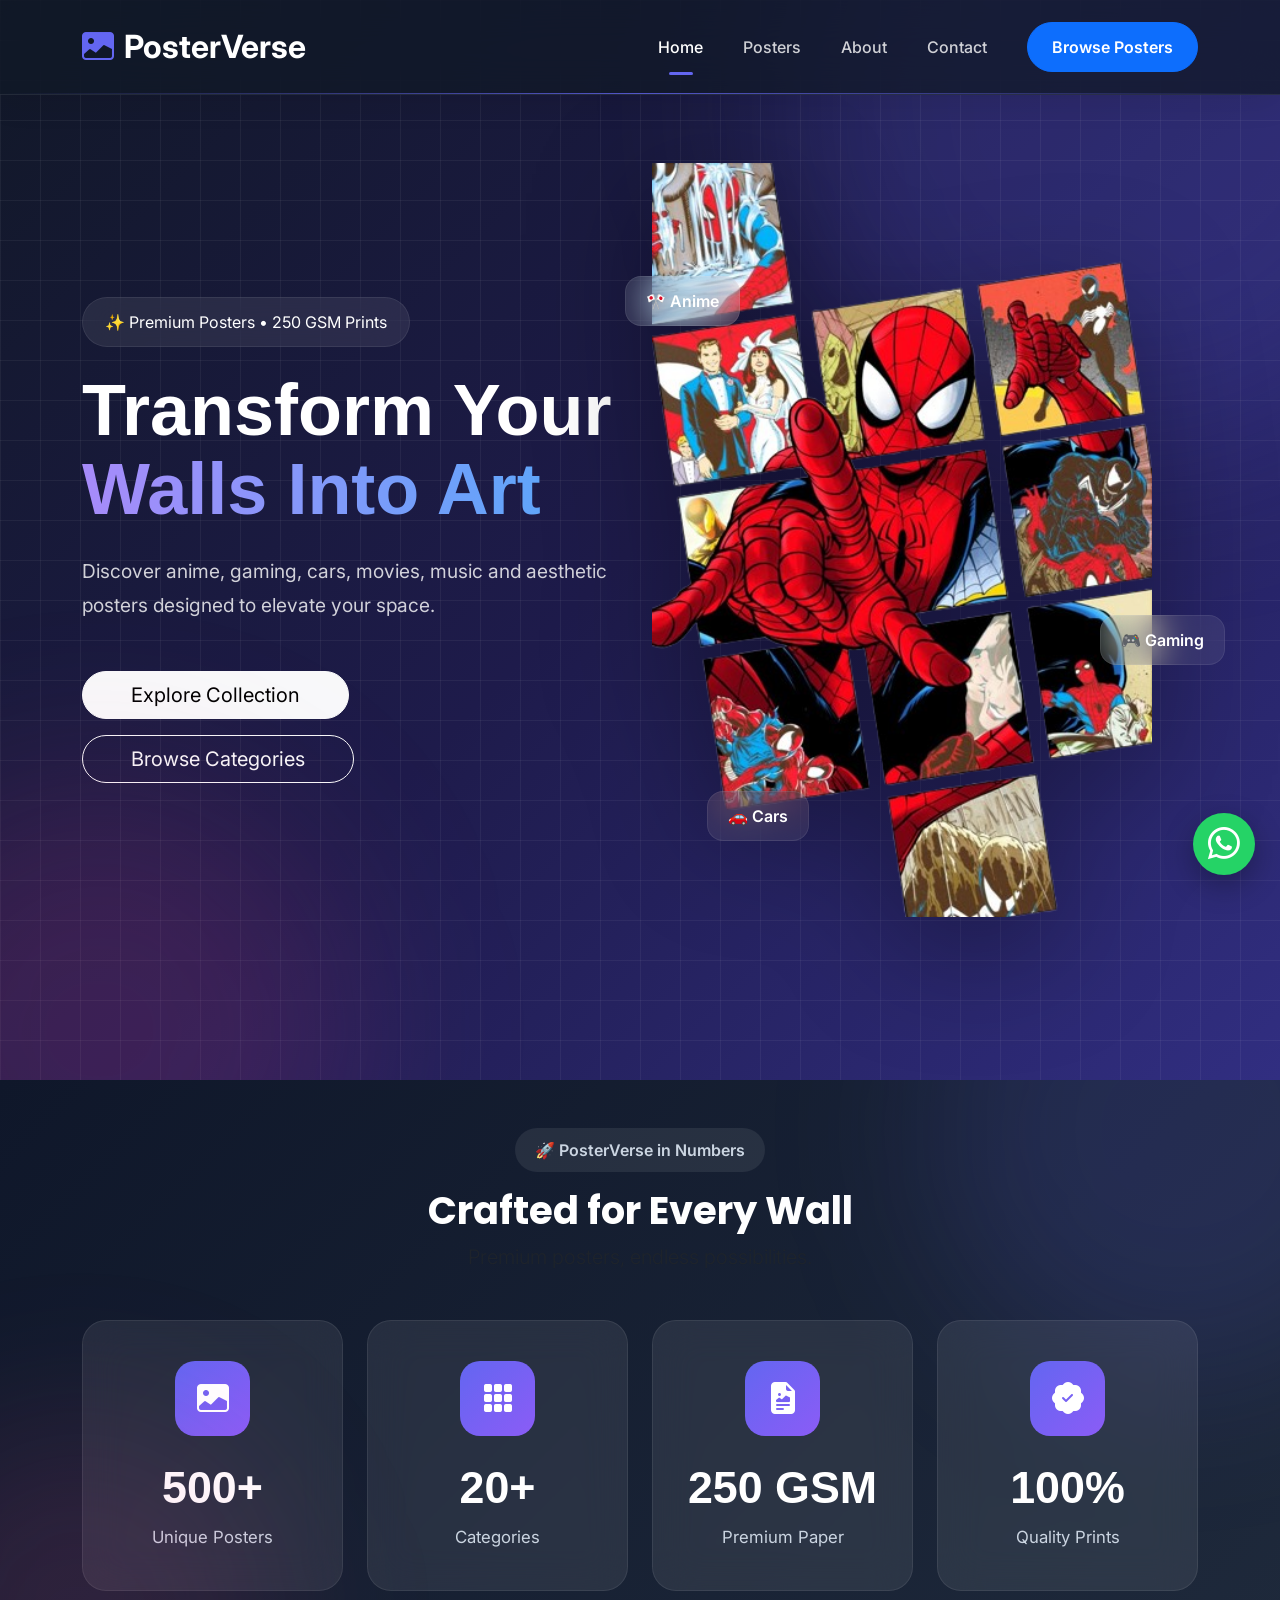
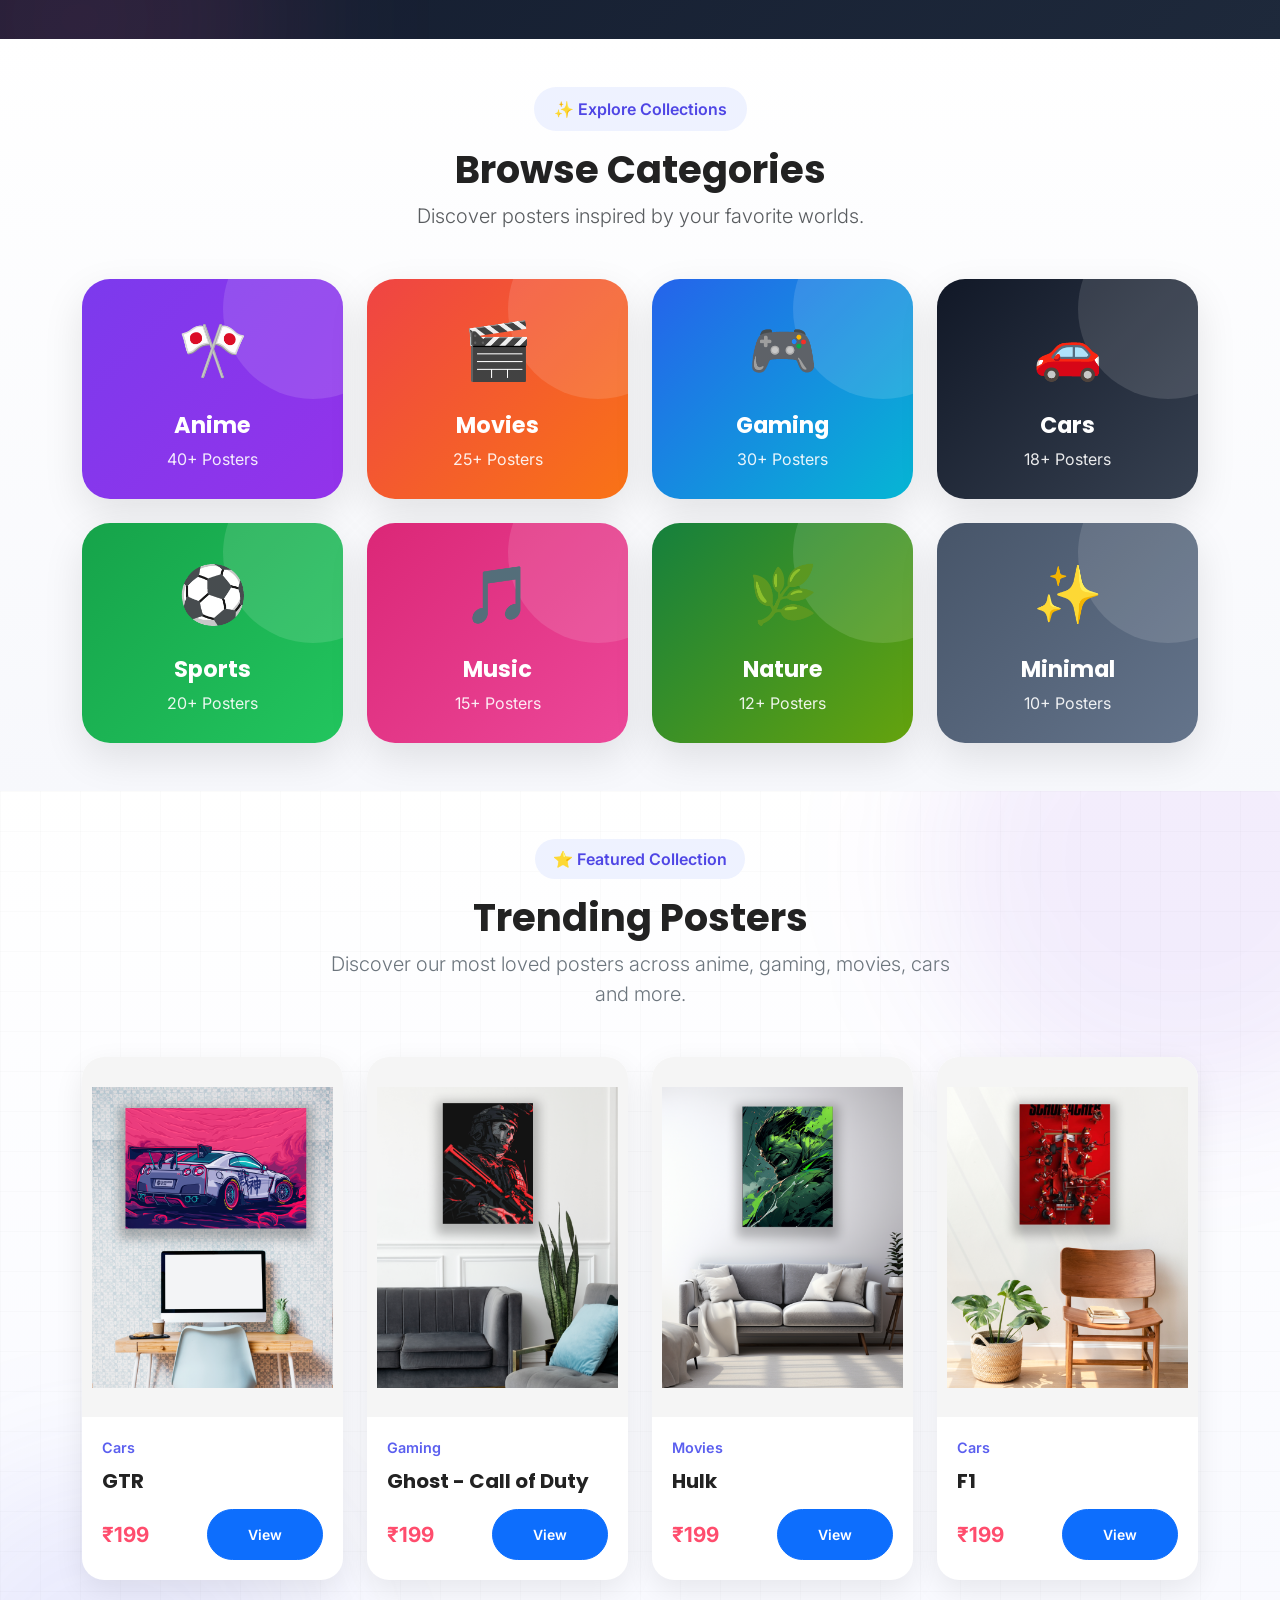
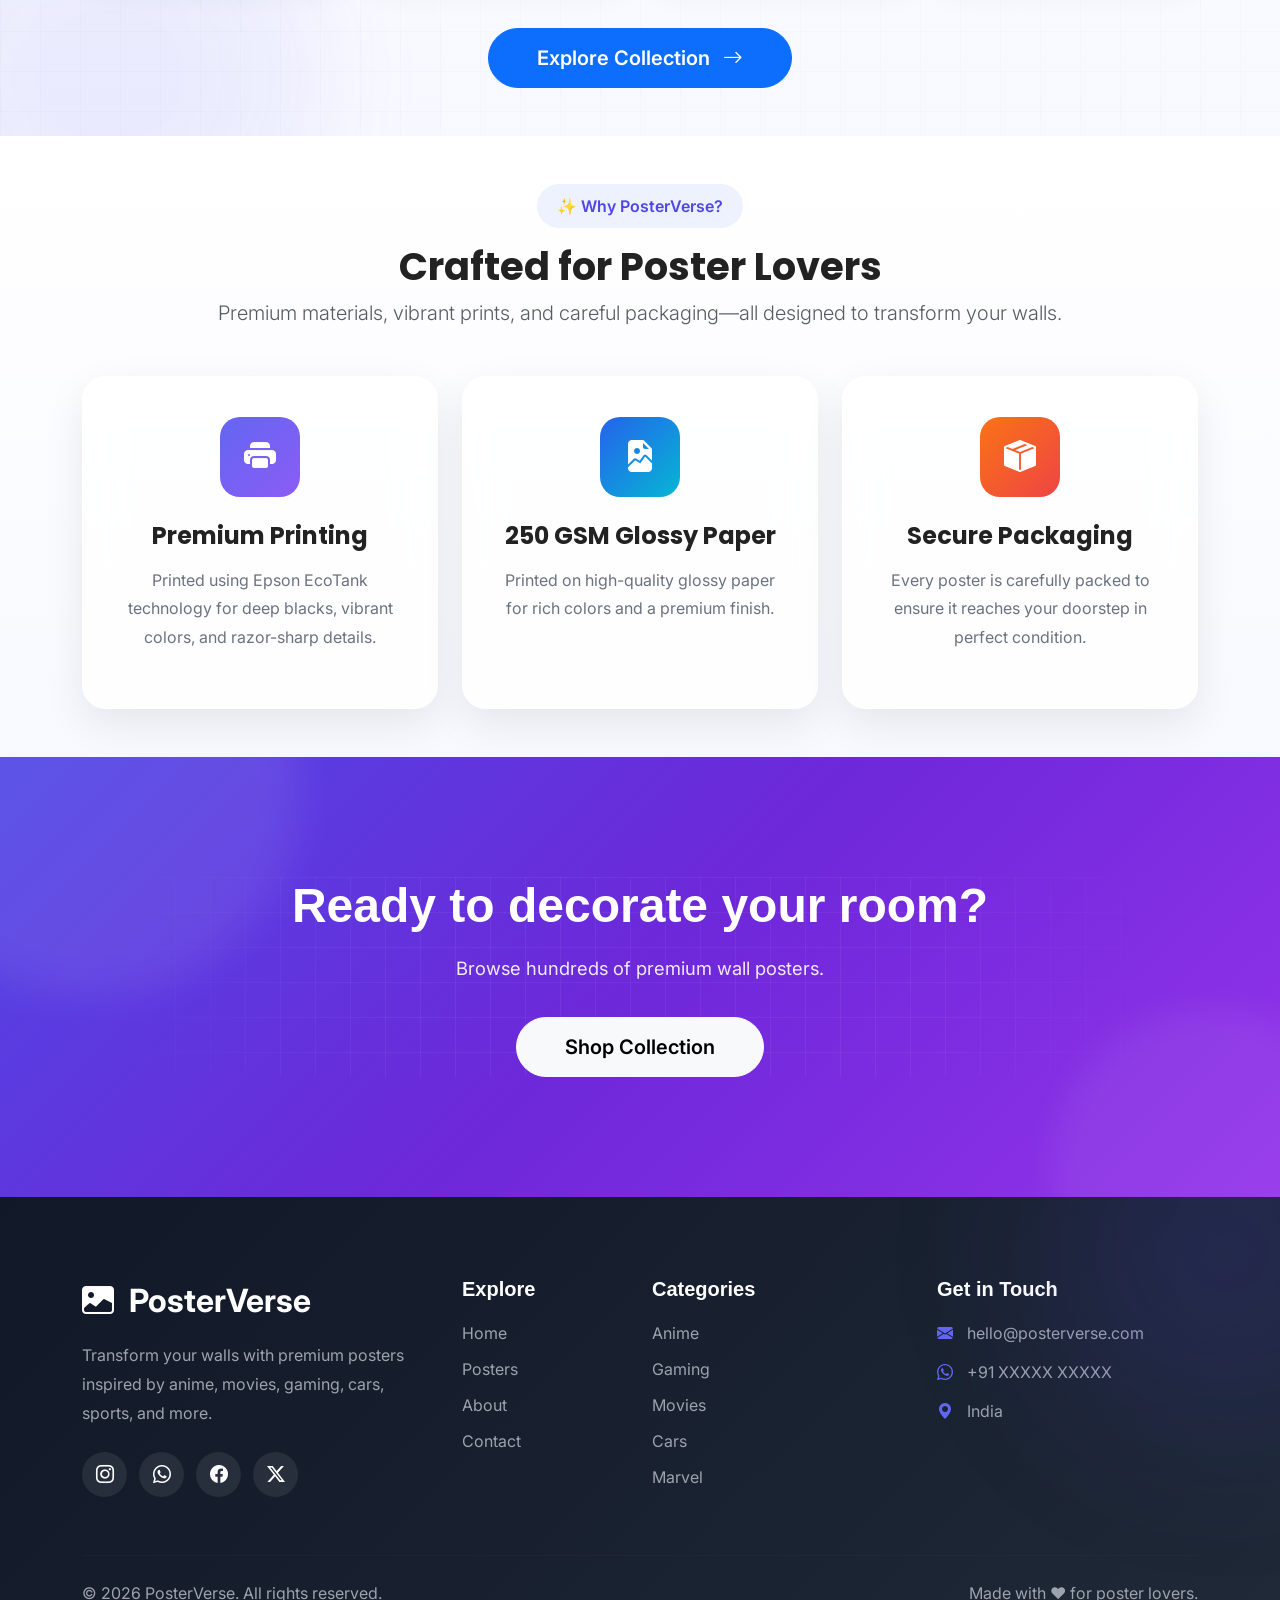
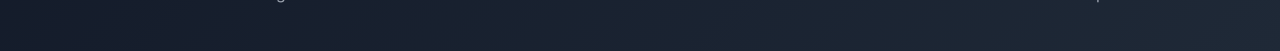
==== commit 94e149de: "Refactored hero section" ====
--- a/index.html
+++ b/index.html
@@ -113,63 +113,102 @@
 </nav>
     <!-- ================= HERO ================= -->
 
-    <section class="hero">
-
-        <div class="container">
-
-            <div class="row align-items-center">
-
-                <div class="col-lg-6">
-
-                    <span class="hero-tag">
-                        Premium Quality Posters
+<section class="hero-modern">
+
+    <div class="hero-grid"></div>
+
+    <div class="container position-relative">
+
+        <div class="row align-items-center min-vh-100">
+
+            <!-- Left Content -->
+
+            <div class="col-lg-6">
+
+                <span class="hero-badge">
+
+                    ✨ Premium Posters • 250 GSM Prints
+
+                </span>
+
+                <h1 class="hero-title mt-4">
+
+                    Transform Your
+
+                    <span class="gradient-text">
+
+                        Walls Into Art
+
                     </span>
 
-                    <h1 class="display-3 fw-bold mt-3">
-
-                        Transform Your Walls Into Art.
-
-                    </h1>
-
-                    <p class="lead text-light mt-4">
-
-                        Anime, Movies, Cars, Gaming, Music,
-                        Minimal and Aesthetic Posters printed on
-                        premium 250 GSM paper.
-
-                    </p>
-
-                    <div class="mt-5">
-
-                        <a href="posters.html" class="btn btn-light btn-lg rounded-pill me-3">
-
-                            Explore Collection
-
-                        </a>
-
-                        <a href="#categories" class="btn btn-outline-light btn-lg rounded-pill">
-
-                            Categories
-
-                        </a>
-
-                    </div>
+                </h1>
+
+                <p class="hero-subtitle mt-4">
+
+                    Discover anime, gaming, cars, movies, music and
+                    aesthetic posters designed to elevate your space.
+
+                </p>
+
+                <div class="hero-buttons mt-5">
+
+                    <a href="posters.html"
+                        class="btn btn-light btn-lg rounded-pill px-5">
+
+                        Explore Collection
+
+                    </a>
+
+                    <a href="#categories"
+                        class="btn btn-outline-light btn-lg rounded-pill px-5">
+
+                        Browse Categories
+
+                    </a>
 
                 </div>
 
-                <div class="col-lg-6 text-center mt-5 mt-lg-0">
+            </div>
+
+            <!-- Right Side -->
+
+            <div class="col-lg-6 text-center mt-5 mt-lg-0">
+
+                <div class="hero-image-wrapper">
 
                     <img src="assets/images/hero/download.png"
                         class="img-fluid hero-image"
                         alt="Poster">
 
+                    <!-- Floating badges -->
+
+                    <div class="floating-card anime">
+
+                        🎌 Anime
+
+                    </div>
+
+                    <div class="floating-card gaming">
+
+                        🎮 Gaming
+
+                    </div>
+
+                    <div class="floating-card cars">
+
+                        🚗 Cars
+
+                    </div>
+
                 </div>
 
             </div>
 
         </div>
 
-    </section>
+    </div>
+
+</section>
 
     <!-- ================= STATS ================= -->
 
--- a/assets/css/style.css
+++ b/assets/css/style.css
@@ -412,6 +412,300 @@
 
 }
 
+/* ==========================
+   HERO SECTION
+========================== */
+
+.hero-modern {
+
+    position: relative;
+
+    overflow: hidden;
+
+    min-height: 100vh;
+
+    background: linear-gradient(
+        135deg,
+        #111827,
+        #1e1b4b,
+        #312e81
+    );
+
+    color: white;
+
+}
+
+/* Grid */
+
+.hero-grid {
+
+    position: absolute;
+
+    inset: 0;
+
+    background-image:
+
+        linear-gradient(
+            rgba(255,255,255,.05) 1px,
+            transparent 1px
+        ),
+
+        linear-gradient(
+            90deg,
+            rgba(255,255,255,.05) 1px,
+            transparent 1px
+        );
+
+    background-size: 40px 40px;
+
+}
+
+/* Glow */
+
+.hero-modern::before {
+
+    content: "";
+
+    position: absolute;
+
+    width: 700px;
+
+    height: 700px;
+
+    border-radius: 50%;
+
+    background: rgba(99,102,241,.20);
+
+    top: -250px;
+
+    right: -200px;
+
+    filter: blur(90px);
+
+}
+
+.hero-modern::after {
+
+    content: "";
+
+    position: absolute;
+
+    width: 500px;
+
+    height: 500px;
+
+    border-radius: 50%;
+
+    background: rgba(236,72,153,.15);
+
+    bottom: -200px;
+
+    left: -150px;
+
+    filter: blur(90px);
+
+}
+
+/* Badge */
+
+.hero-badge {
+
+    display: inline-block;
+
+    padding: 12px 22px;
+
+    border-radius: 999px;
+
+    background: rgba(255,255,255,.08);
+
+    backdrop-filter: blur(20px);
+
+    border: 1px solid rgba(255,255,255,.08);
+
+}
+
+/* Title */
+
+.hero-title {
+
+    font-size: 4.5rem;
+
+    font-weight: 800;
+
+    line-height: 1.1;
+
+}
+
+.gradient-text {
+
+    background: linear-gradient(
+        90deg,
+        #a78bfa,
+        #60a5fa
+    );
+
+    background-clip: text;
+
+    -webkit-background-clip: text;
+
+    color: transparent;
+
+    -webkit-text-fill-color: transparent;
+
+}
+
+.hero-subtitle {
+
+    max-width: 600px;
+
+    color: rgba(255,255,255,.8);
+
+    font-size: 1.2rem;
+
+    line-height: 1.8;
+
+}
+
+/* Buttons */
+
+.hero-buttons {
+
+    display: flex;
+
+    gap: 16px;
+
+    flex-wrap: wrap;
+
+}
+
+/* Stats */
+
+.hero-stats {
+
+    display: flex;
+
+    gap: 50px;
+
+}
+
+.hero-stats h4 {
+
+    font-size: 2rem;
+
+    font-weight: 700;
+
+}
+
+.hero-stats span {
+
+    color: rgba(255,255,255,.7);
+
+}
+
+/* Image */
+
+.hero-image-wrapper {
+
+    position: relative;
+
+}
+
+.hero-image {
+
+    max-width: 500px;
+
+    filter: drop-shadow(0 30px 60px rgba(0,0,0,.35));
+
+    animation: float 6s ease-in-out infinite;
+
+}
+
+/* Floating cards */
+
+.hero-modern .floating-card {
+
+    position: absolute;
+
+    padding: 12px 20px;
+
+    border-radius: 16px;
+
+    backdrop-filter: blur(20px);
+
+    background: rgba(255,255,255,.08);
+
+    border: 1px solid rgba(255,255,255,.08);
+
+    font-weight: 600;
+
+}
+
+.hero-modern .anime {
+
+    top: 15%;
+
+    left: -5%;
+
+}
+
+.hero-modern .gaming {
+
+    top: 60%;
+
+    right: -5%;
+
+}
+
+.hero-modern .cars {
+
+    bottom: 10%;
+
+    left: 10%;
+
+}
+
+@keyframes float {
+
+    0%, 100% {
+
+        transform: translateY(0);
+
+    }
+
+    50% {
+
+        transform: translateY(-20px);
+
+    }
+
+}
+
+/* Mobile */
+
+@media (max-width: 991px) {
+
+    .hero-title {
+
+        font-size: 3rem;
+
+    }
+
+    .hero-stats {
+
+        gap: 25px;
+
+        flex-wrap: wrap;
+
+    }
+
+    .floating-card {
+
+        display: none;
+
+    }
+
+}
+
 /* ===============================
    BUTTONS
 ==================================*/
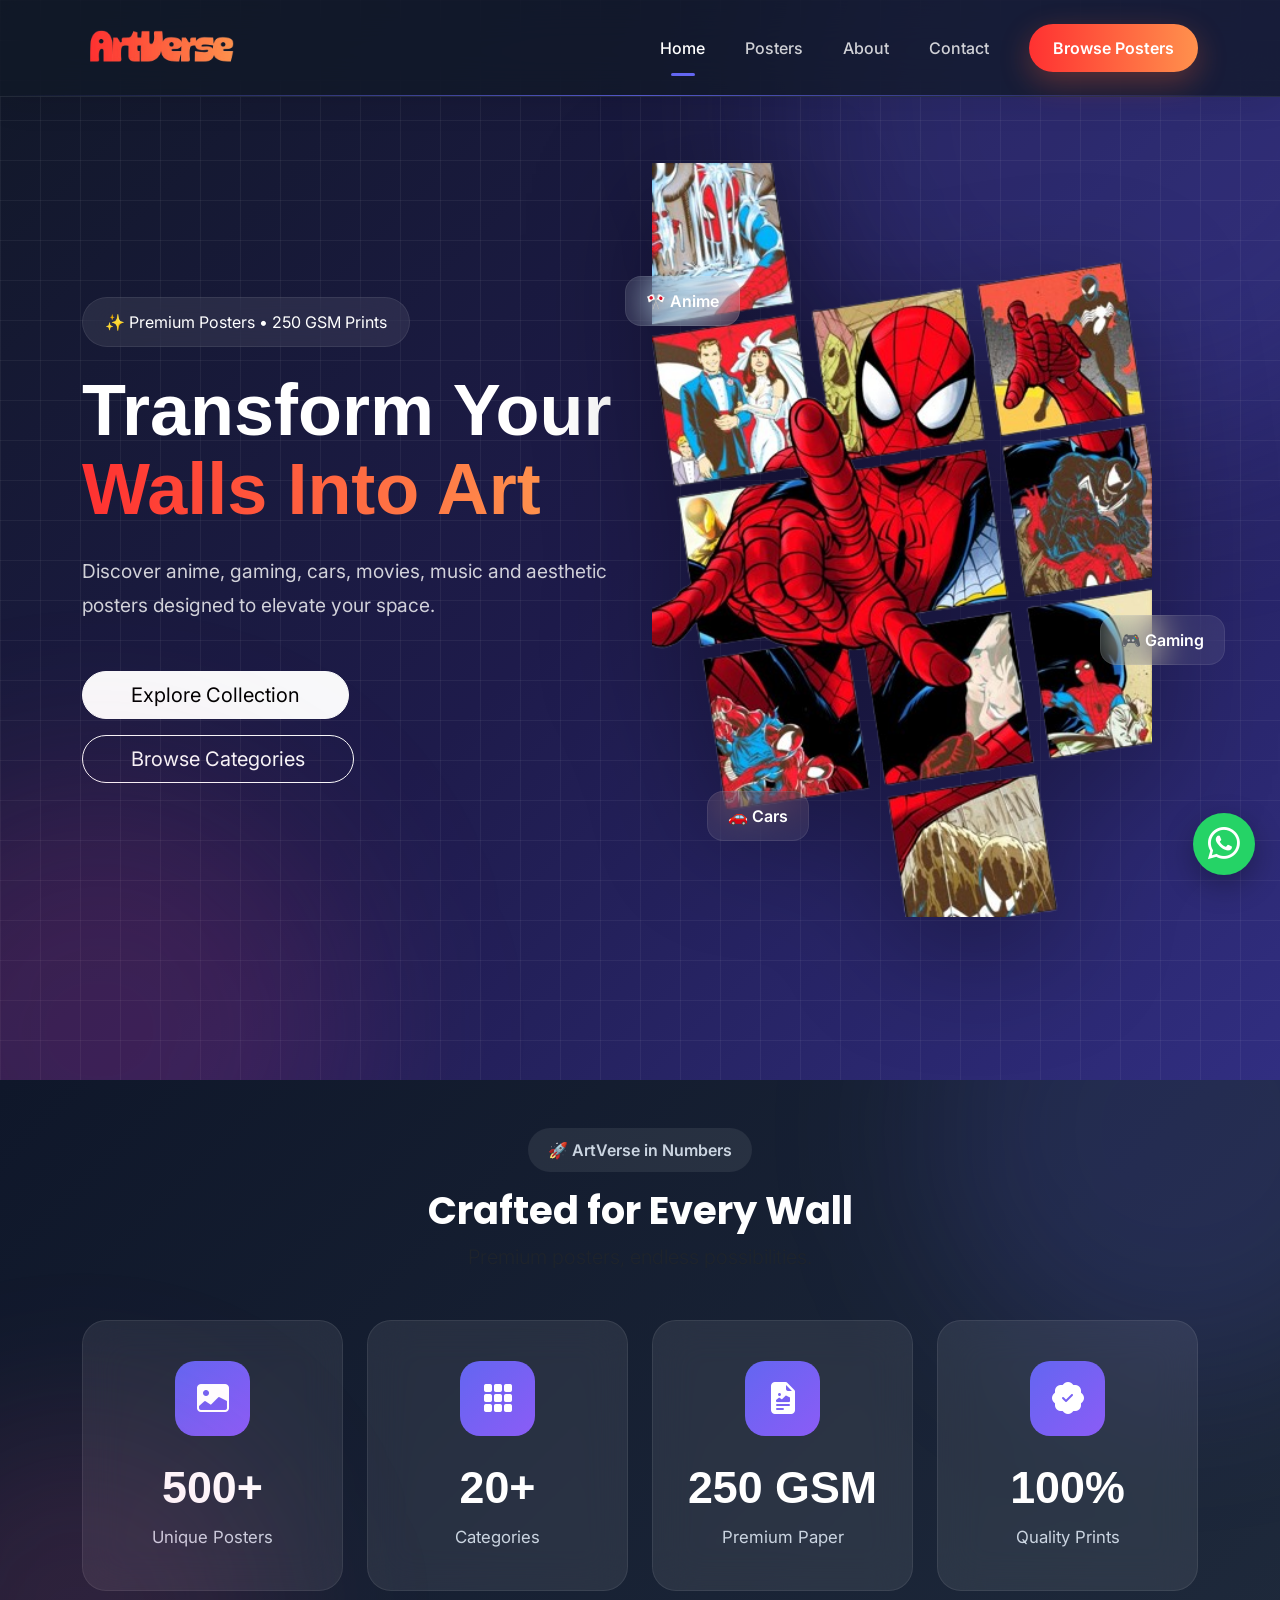
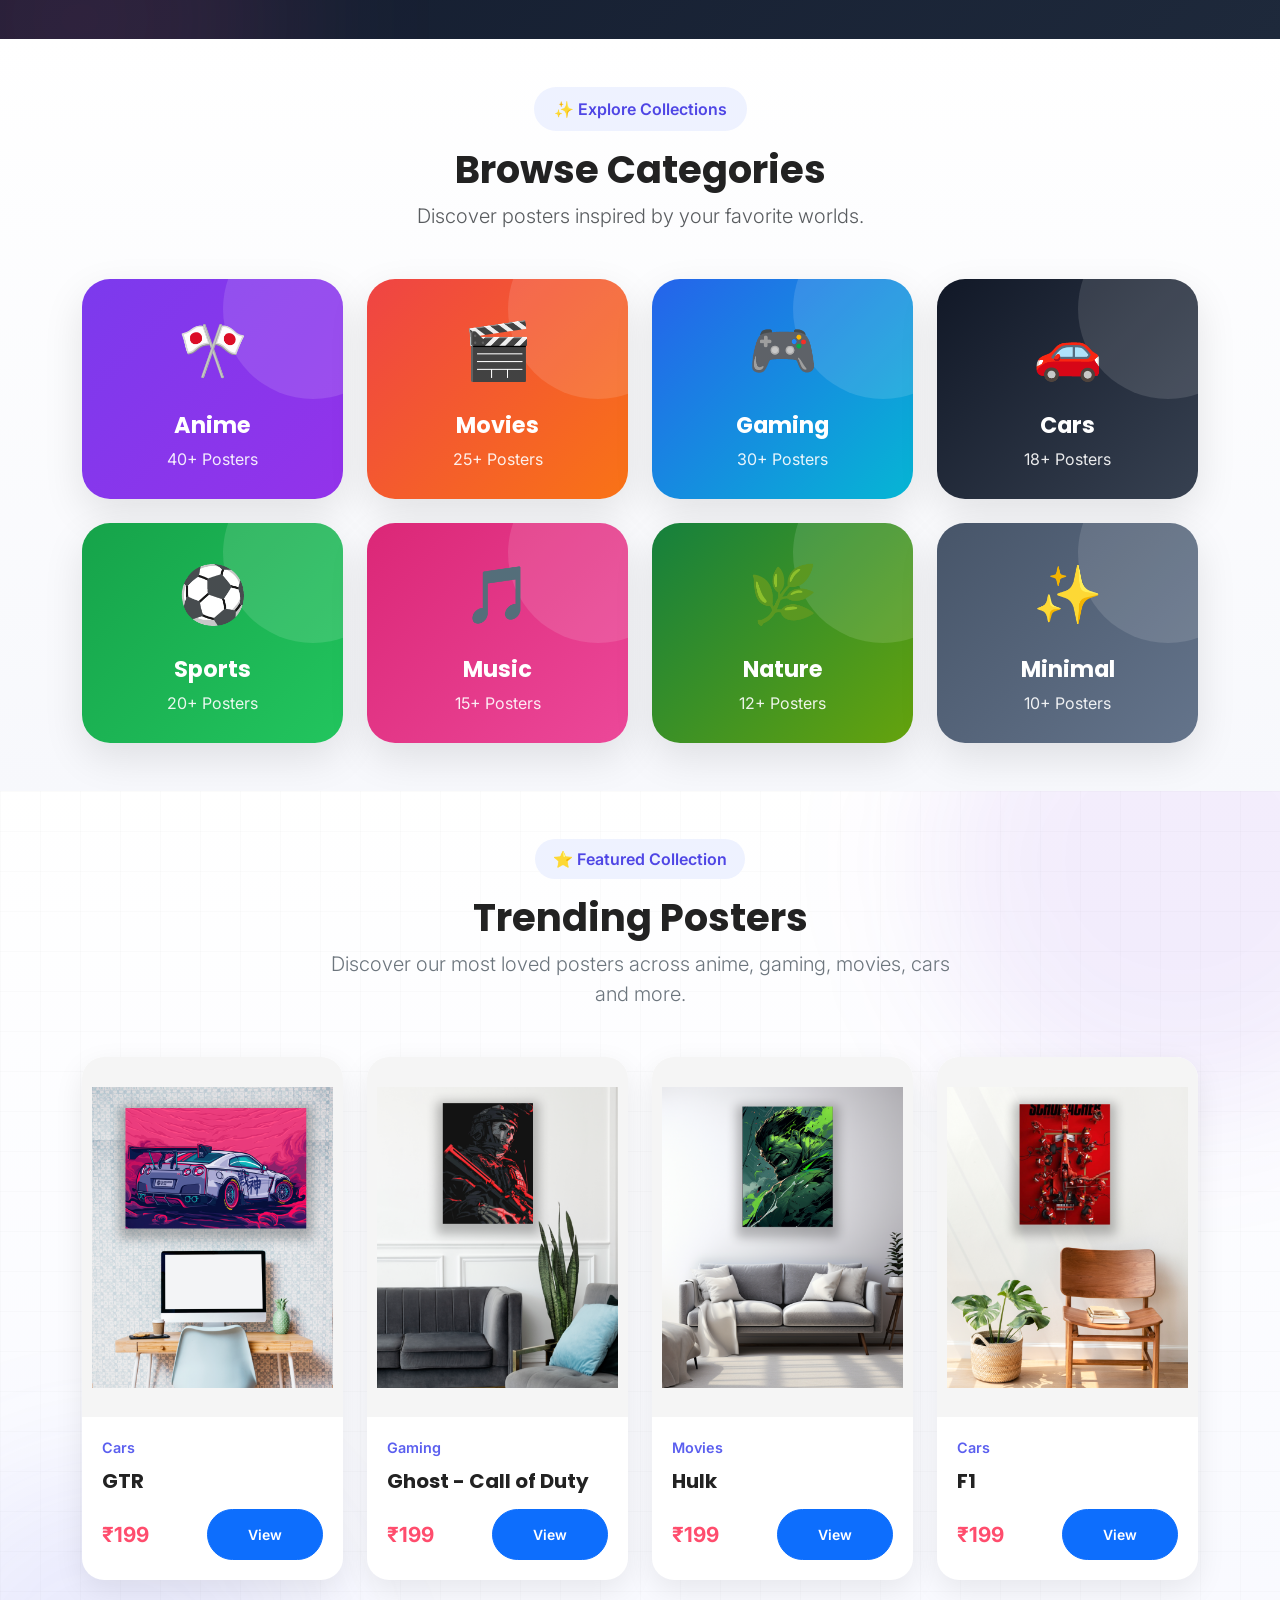
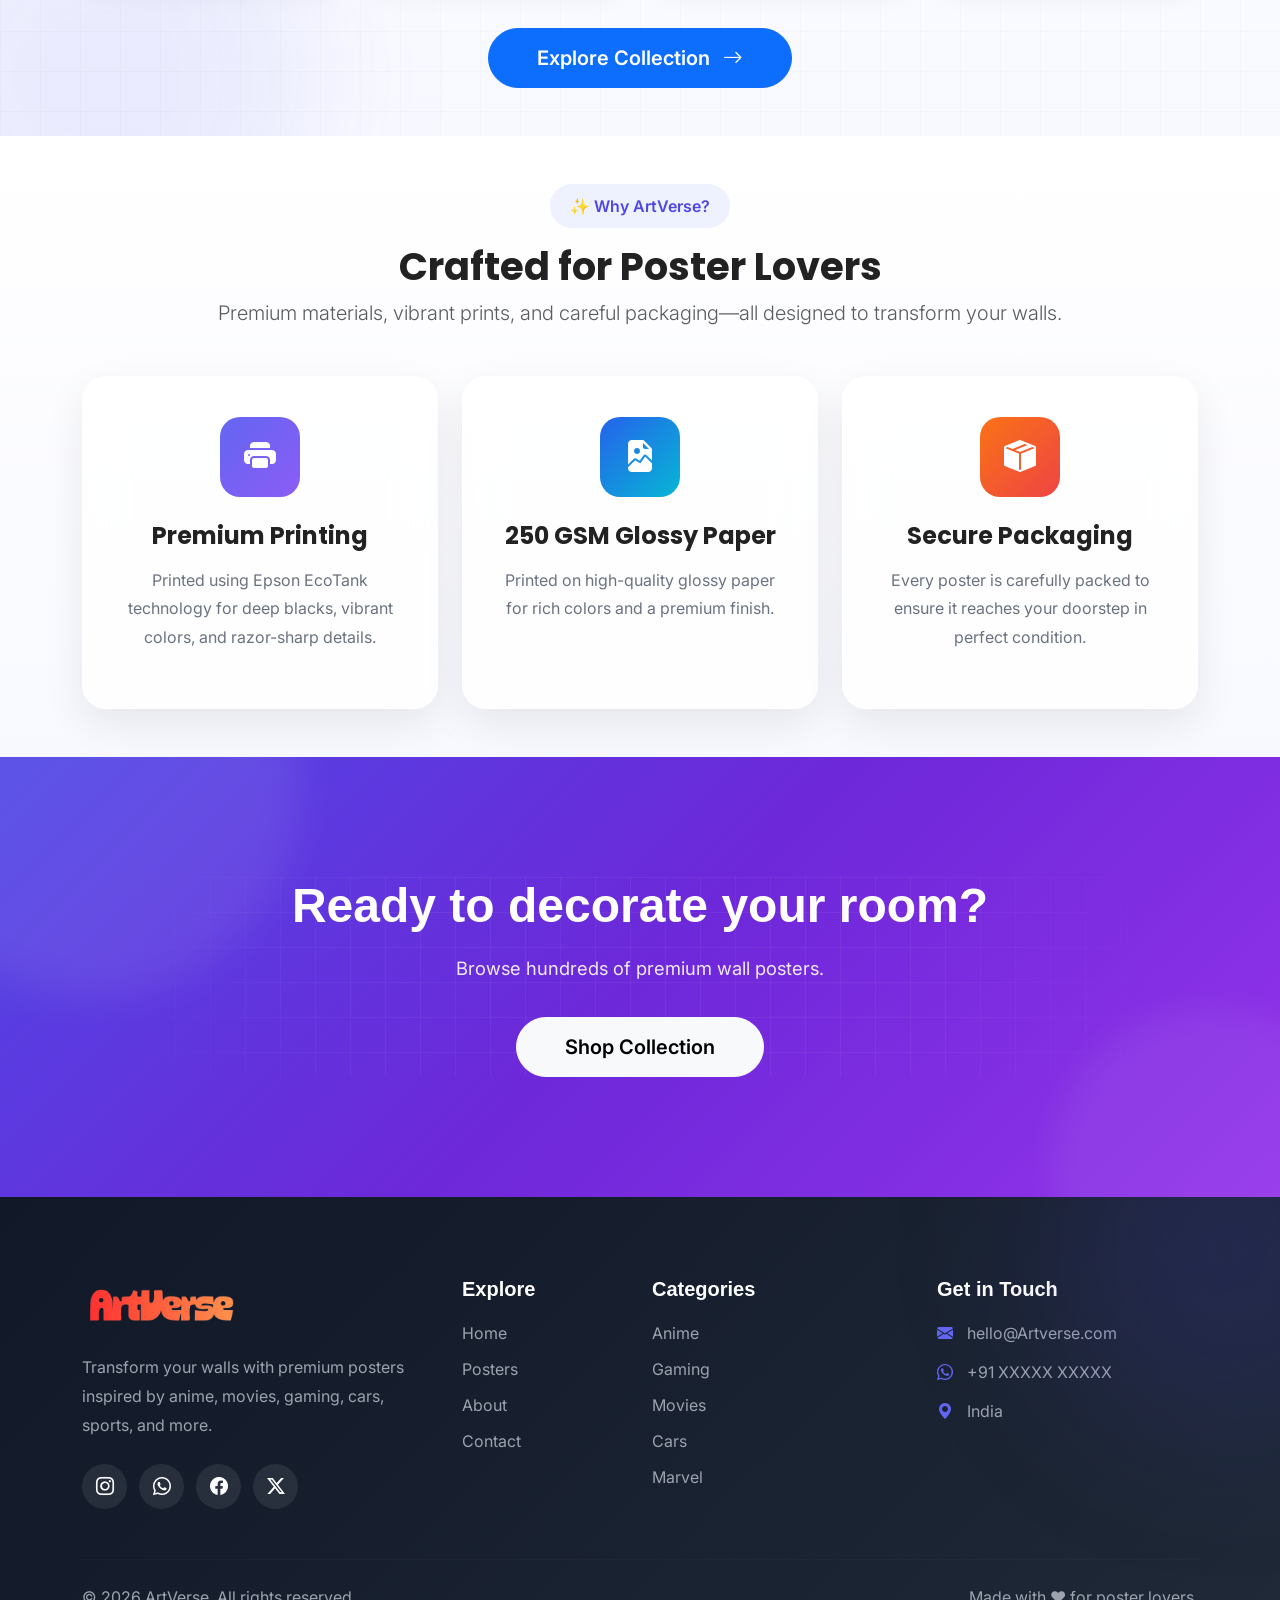
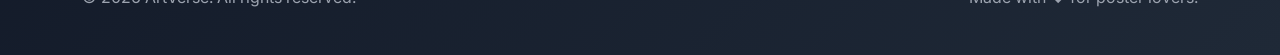
==== commit 9ff4b7b6: "UI changes" ====
--- a/index.html
+++ b/index.html
@@ -5,7 +5,9 @@
     <meta charset="UTF-8">
     <meta name="viewport" content="width=device-width, initial-scale=1.0">
 
-    <title>PosterVerse | Premium Posters</title>
+    <title>ArtVerse | Premium Posters</title>
+
+    <link rel="icon" type="image/png" sizes="32x32" href="assets/favicon.png">
 
     <!-- Bootstrap CSS -->
     <link href="https://cdn.jsdelivr.net/npm/bootstrap@5.3.7/dist/css/bootstrap.min.css" rel="stylesheet">
@@ -31,13 +33,14 @@
 
     <div class="container">
 
-        <a class="navbar-brand" href="index.html">
-
-            <i class="bi bi-image-fill"></i>
-
-            <span>PosterVerse</span>
-
-        </a>
+<a class="navbar-brand" href="index.html">
+
+    <img
+        src="assets/images/logo/logo-1.png"
+        alt="ArtVerse Logo"
+        class="navbar-logo">
+
+</a>
 
         <button
             class="navbar-toggler"
@@ -220,7 +223,7 @@
 
             <span class="stats-badge">
 
-                🚀 PosterVerse in Numbers
+                🚀 ArtVerse in Numbers
 
             </span>
 
@@ -689,7 +692,7 @@
 
             <span class="section-badge">
 
-                ✨ Why PosterVerse?
+                ✨ Why ArtVerse?
 
             </span>
 
@@ -844,13 +847,14 @@
 
             <div class="col-lg-4">
 
-                <a href="index.html" class="footer-logo">
-
-                    <i class="bi bi-image-fill"></i>
-
-                    PosterVerse
-
-                </a>
+<a class="navbar-brand" href="index.html">
+
+    <img
+        src="assets/images/logo/logo-1.png"
+        alt="ArtVerse Logo"
+        class="navbar-logo">
+
+</a>
 
                 <p class="footer-text mt-3">
 
@@ -953,7 +957,7 @@
 
                     <i class="bi bi-envelope-fill"></i>
 
-                    hello@posterverse.com
+                    hello@Artverse.com
 
                 </p>
 
@@ -983,7 +987,7 @@
 
             <p>
 
-                © 2026 PosterVerse. All rights reserved.
+                © 2026 ArtVerse. All rights reserved.
 
             </p>
 
--- a/assets/css/style.css
+++ b/assets/css/style.css
@@ -94,6 +94,46 @@
 .section-title p{
 
     color:var(--gray);
+
+}
+
+/* ==========================
+   Navbar Logo
+========================== */
+
+.navbar-brand {
+
+    display: flex;
+
+    align-items: center;
+
+    padding: 0;
+
+}
+
+.navbar-logo {
+
+    height: 60px;
+
+    width: auto;
+
+    transition: all .3s ease;
+
+}
+
+.navbar-logo:hover {
+
+    transform: scale(1.05);
+
+}
+
+@media (max-width: 991px) {
+
+    .navbar-logo {
+
+        height: 44px;
+
+    }
 
 }
 
@@ -227,23 +267,62 @@
 
 }
 
-/* CTA button */
+
+
+
+/* ==========================
+   Navigation CTA Button
+========================== */
 
 .nav-btn {
 
-    padding: 12px 24px;
+    background: linear-gradient(
+        90deg,
+        #ff3131,
+        #ff914d
+    );
+
+    border: none;
+
+    color: #fff !important;
 
     font-weight: 600;
 
-    transition: 0.3s;
+    padding: 12px 28px;
+
+    transition: all .35s ease;
+
+    box-shadow: 0 10px 30px rgba(255, 97, 49, .30);
 
 }
 
 .nav-btn:hover {
 
-    transform: translateY(-2px);
-
-    box-shadow: 0 12px 25px rgba(99, 102, 241, 0.35);
+    background: linear-gradient(
+        90deg,
+        #ff4141,
+        #ffa65c
+    );
+
+    transform: translateY(-3px);
+
+    box-shadow: 0 18px 40px rgba(255, 97, 49, .45);
+
+    color: #fff;
+
+}
+
+.nav-btn:active {
+
+    transform: translateY(-1px);
+
+}
+
+.nav-btn:focus {
+
+    box-shadow:
+        0 0 0 4px rgba(255,145,77,.25),
+        0 12px 30px rgba(255,97,49,.35);
 
 }
 
@@ -540,8 +619,8 @@
 
     background: linear-gradient(
         90deg,
-        #a78bfa,
-        #60a5fa
+        #ff3131,
+        #ff914d
     );
 
     background-clip: text;
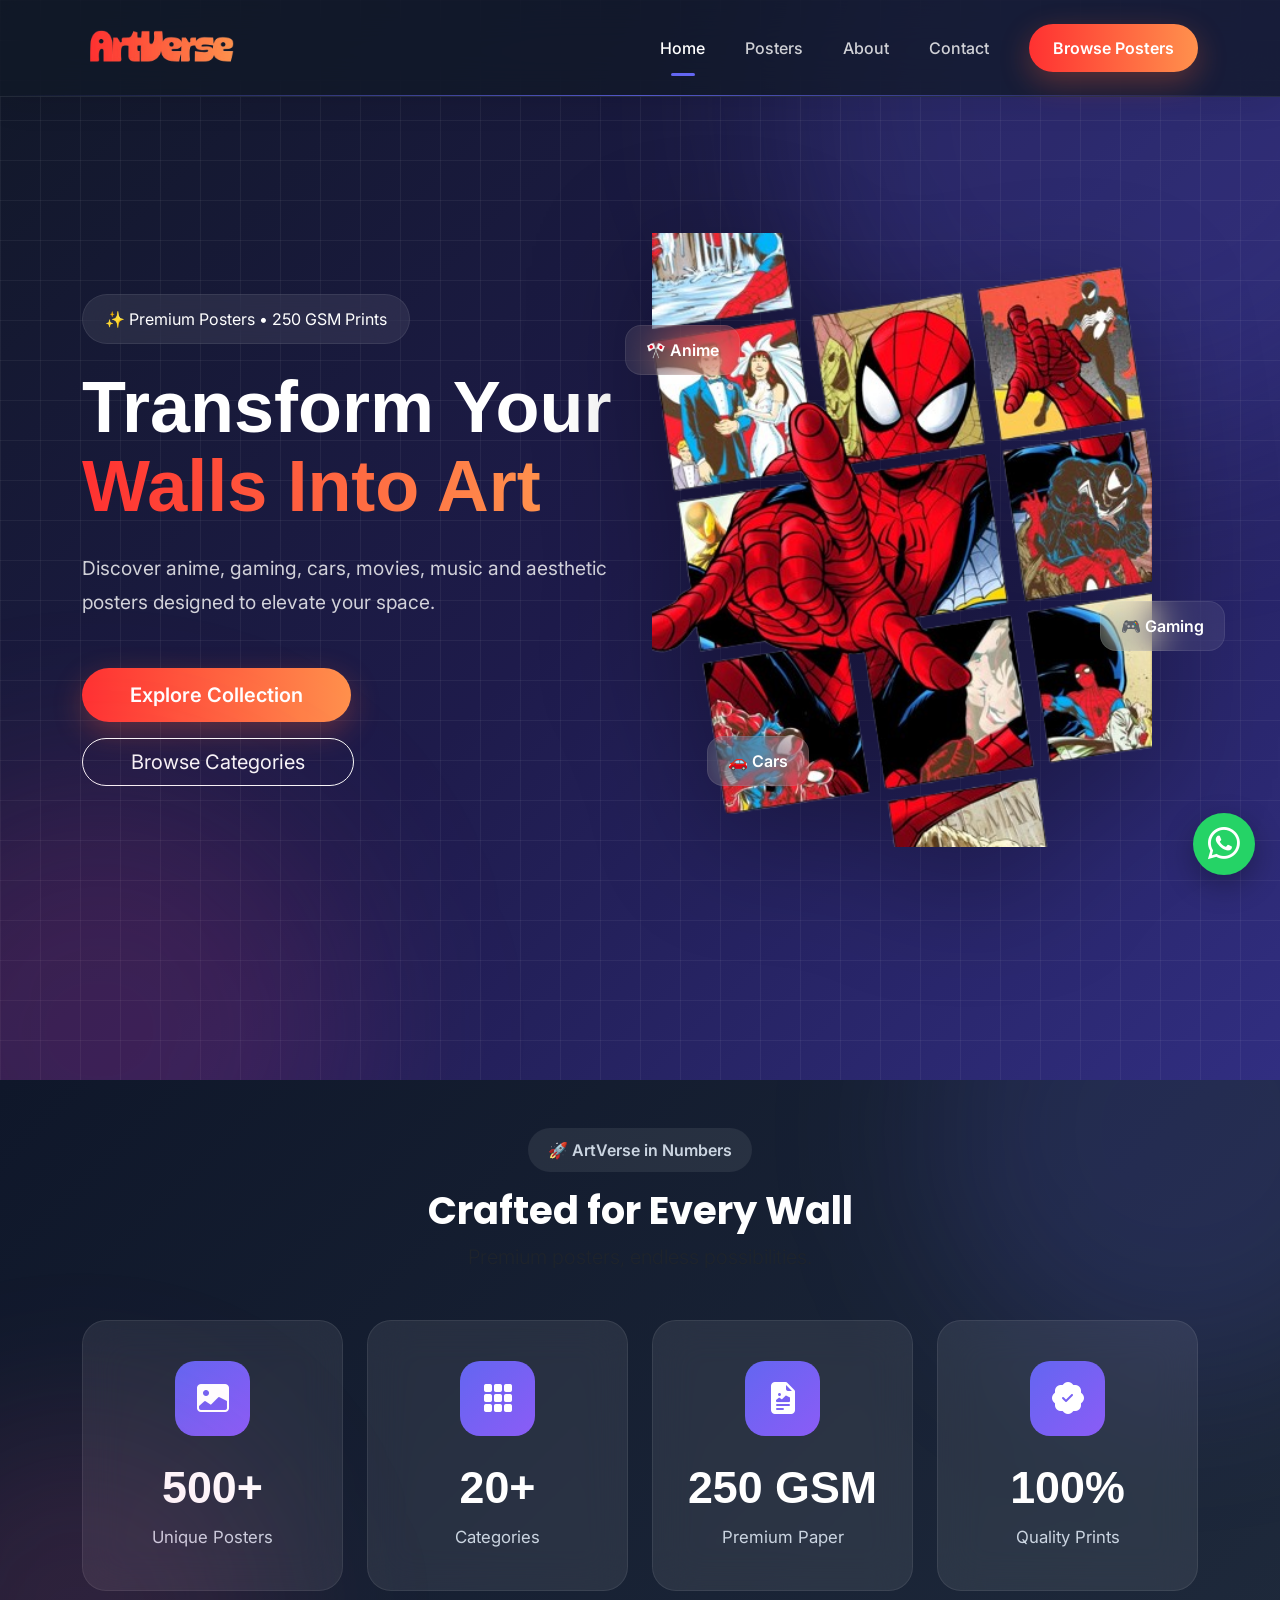
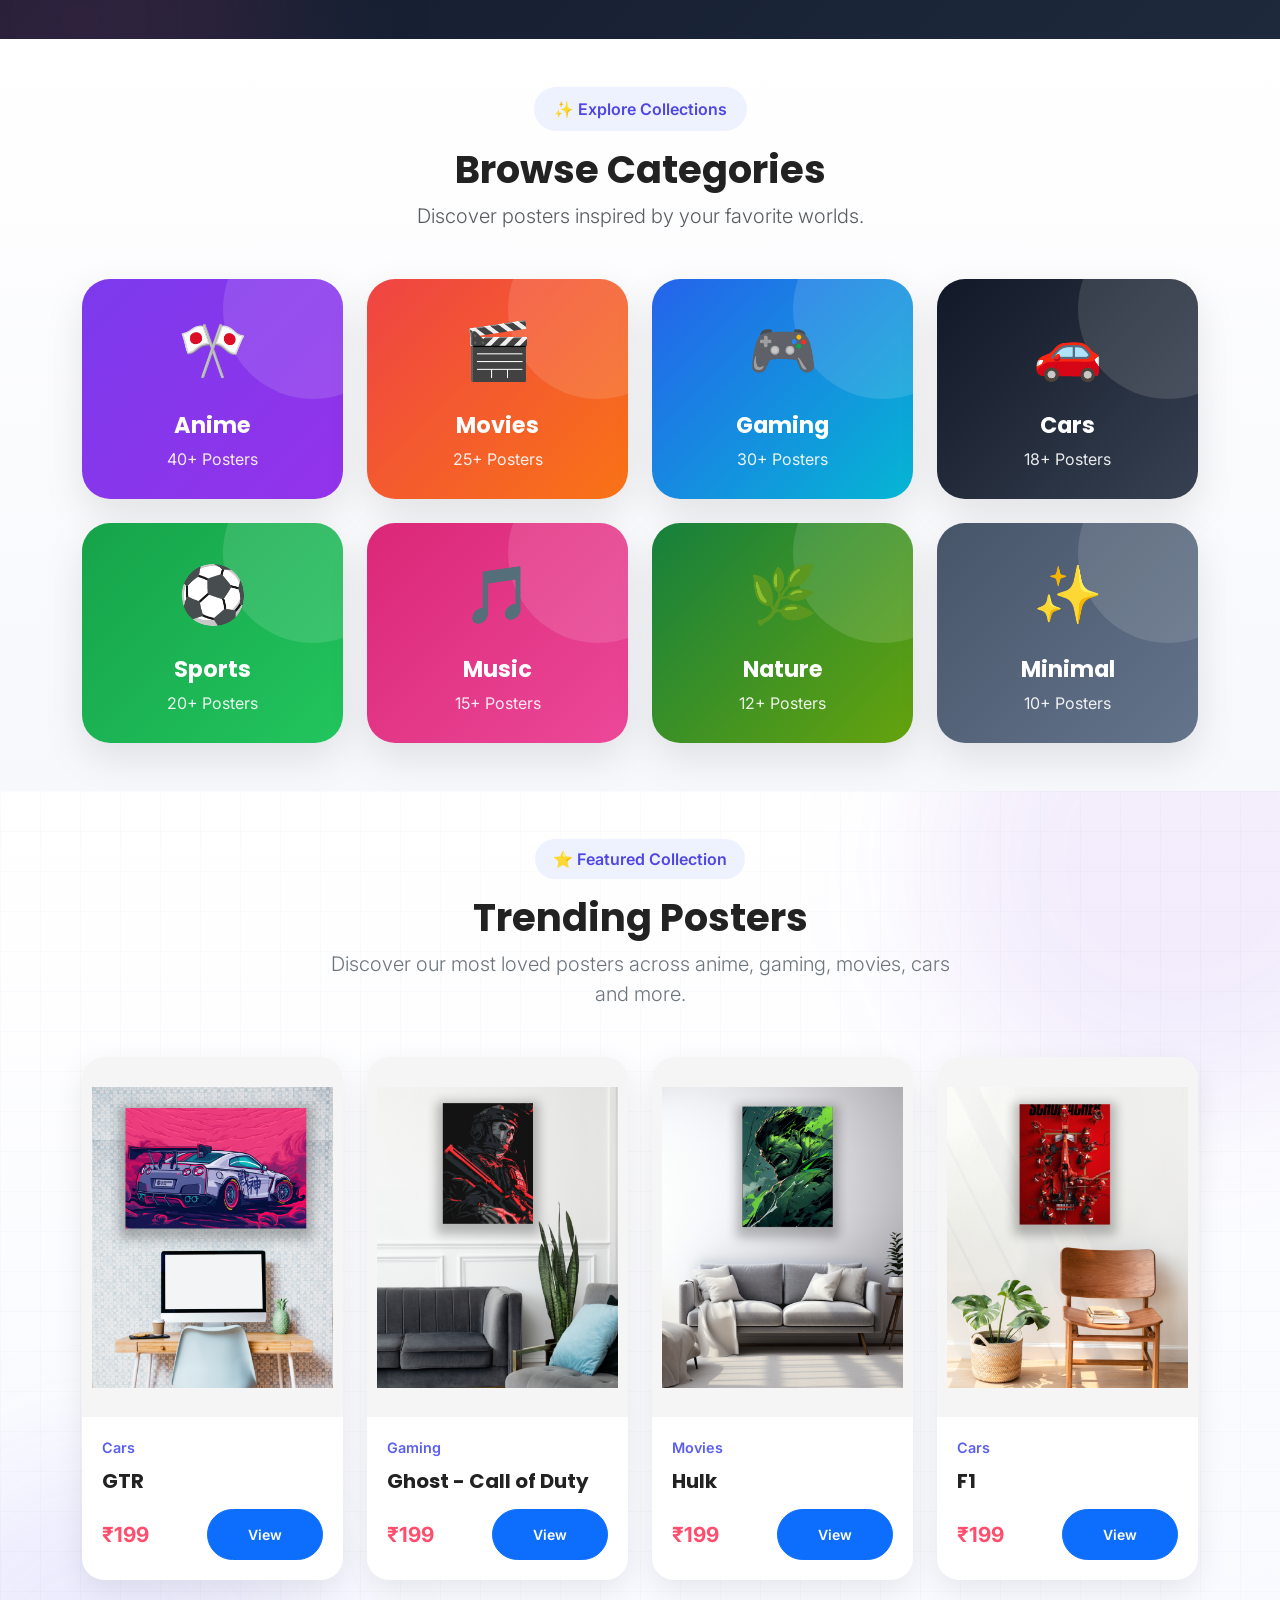
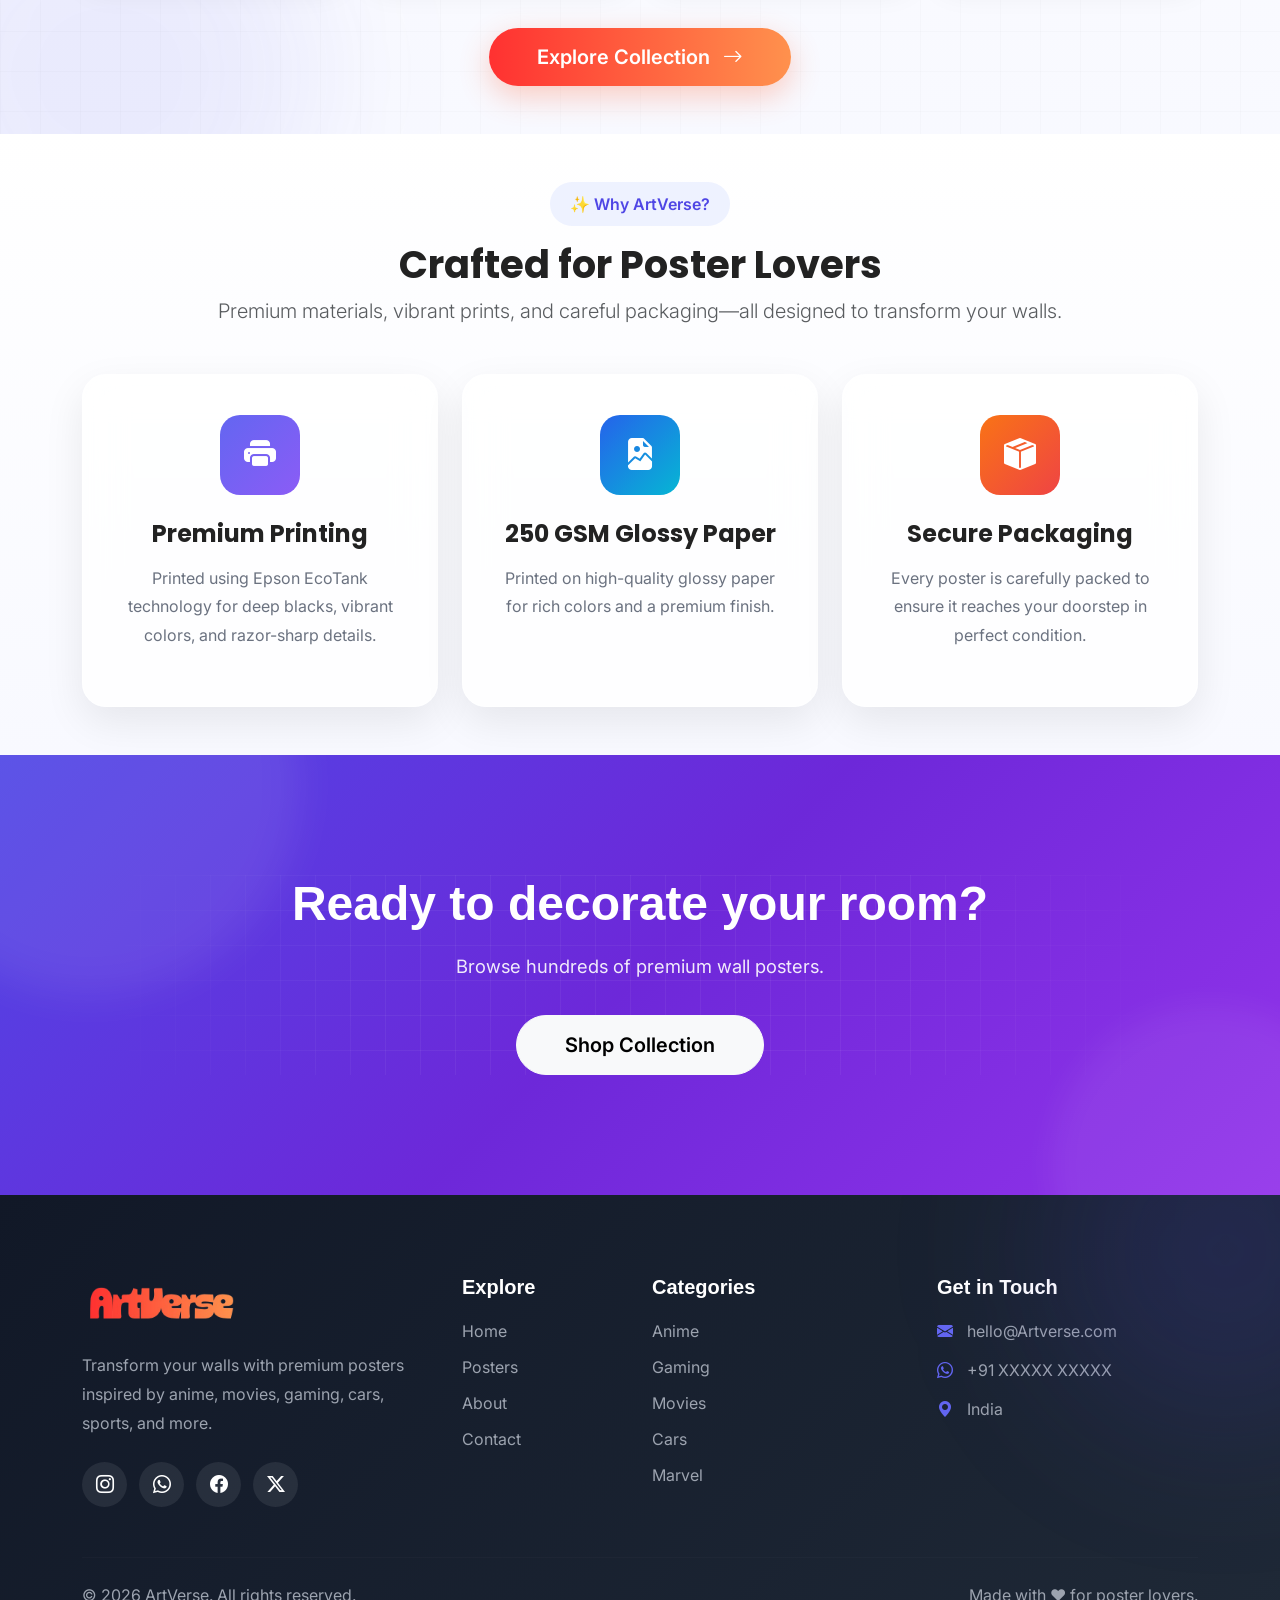
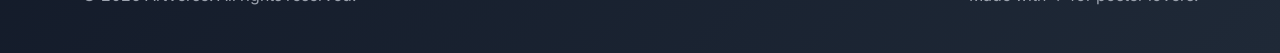
==== commit 56ca49f9: "Update index.html" ====
--- a/index.html
+++ b/index.html
@@ -114,6 +114,8 @@
     </div>
 
 </nav>
+
+
     <!-- ================= HERO ================= -->
 
 <section class="hero-modern">
@@ -156,7 +158,7 @@
                 <div class="hero-buttons mt-5">
 
                     <a href="posters.html"
-                        class="btn btn-light btn-lg rounded-pill px-5">
+                        class="btn btn-light btn-lg nav-btn rounded-pill px-5">
 
                         Explore Collection
 
@@ -175,7 +177,7 @@
 
             <!-- Right Side -->
 
-            <div class="col-lg-6 text-center mt-5 mt-lg-0">
+            <div class="col-lg-6 text-center mt-5 mt-lg-0 hero-image-column">
 
                 <div class="hero-image-wrapper">
 
@@ -668,7 +670,7 @@
         <div class="text-center mt-5">
 
             <a href="posters.html"
-                class="btn btn-primary btn-lg rounded-pill px-5">
+                class="btn btn-primary btn-lg nav-btn rounded-pill px-5">
 
                 Explore Collection
 
--- a/assets/css/style.css
+++ b/assets/css/style.css
@@ -785,6 +785,54 @@
 
 }
 
+@media (max-width: 991.98px) {
+
+    .hero-modern {
+
+        text-align: center;
+
+    }
+
+    .hero-title {
+
+        font-size: 2.8rem;
+
+    }
+
+    .hero-subtitle {
+
+        max-width: 100%;
+
+        margin-left: auto;
+
+        margin-right: auto;
+
+    }
+
+    .hero-buttons {
+
+        justify-content: center;
+
+    }
+
+    .hero-badge {
+
+        margin: 0 auto;
+
+    }
+
+}
+
+@media (max-width: 767.98px) {
+
+    .hero-image-column {
+
+        display: none;
+
+    }
+
+}
+
 /* ===============================
    BUTTONS
 ==================================*/
